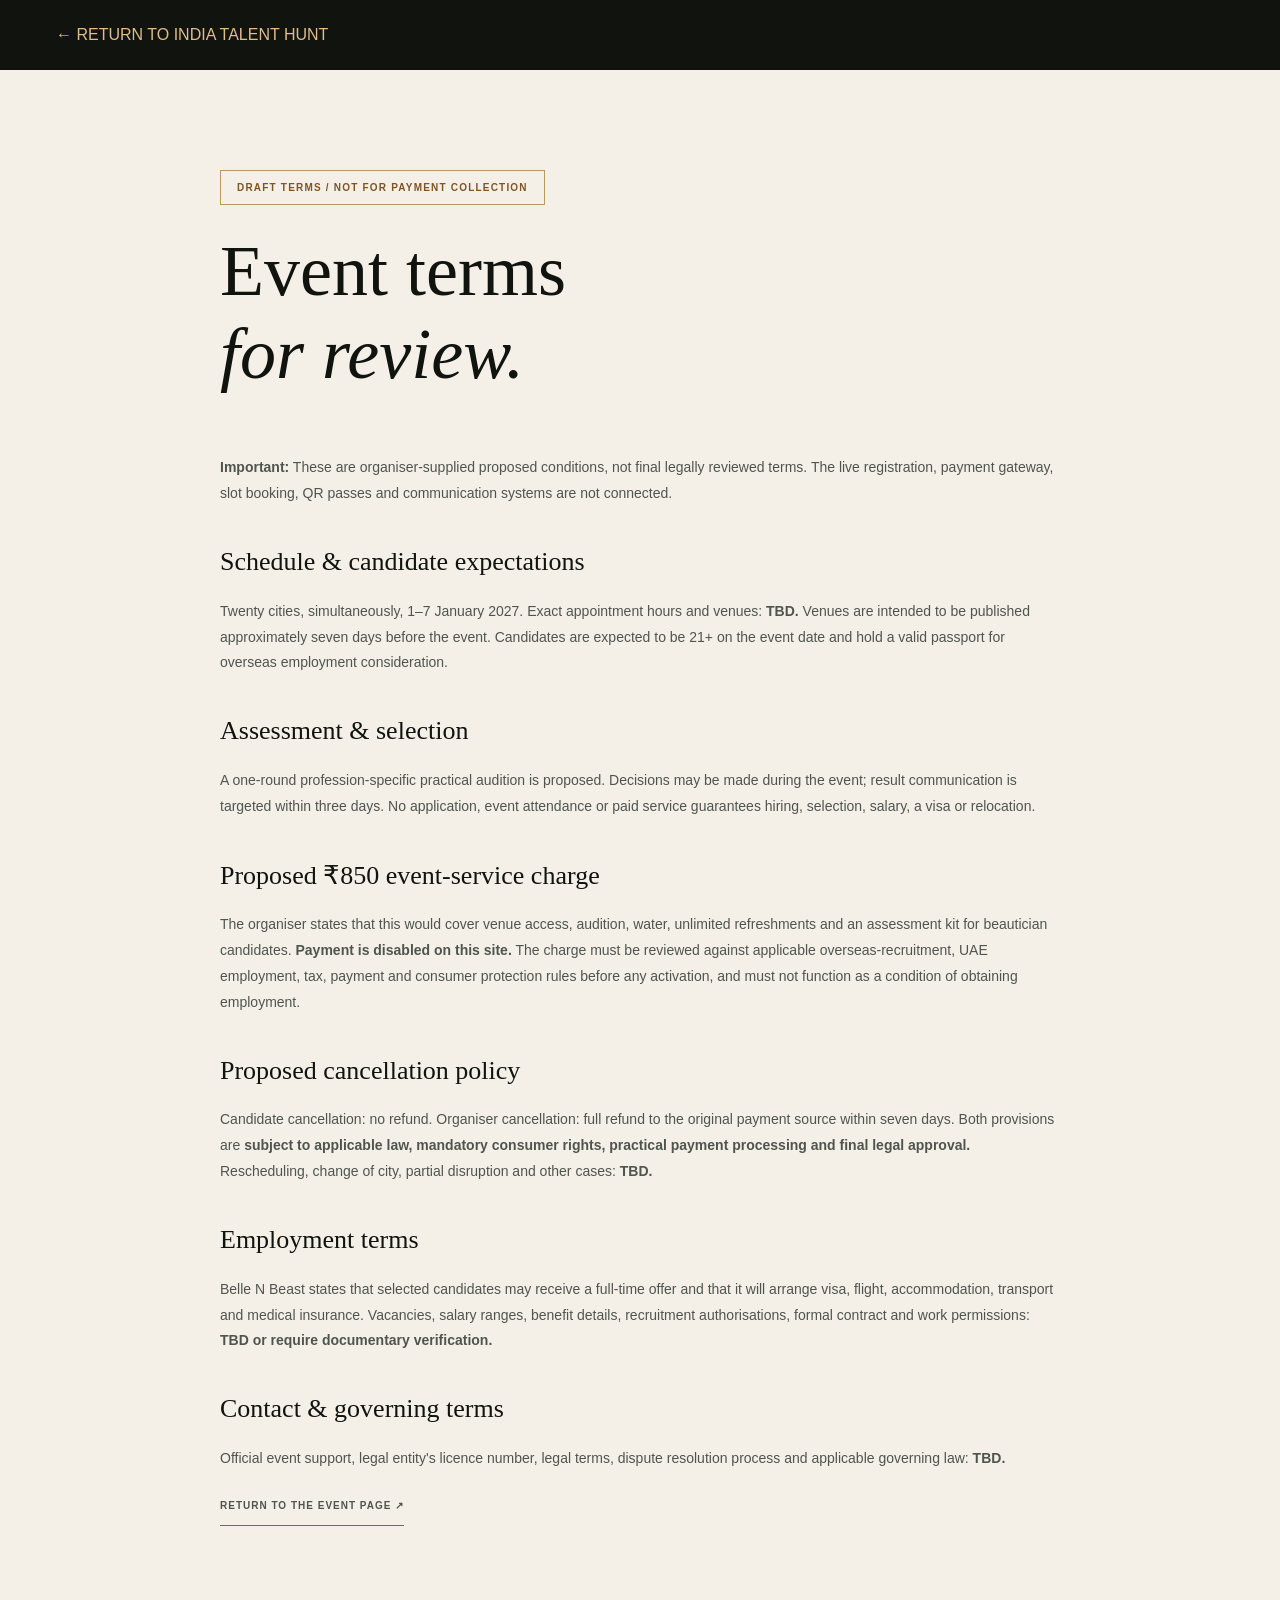
==== terms.html @ 17e15fa3 "data push" ====
<!doctype html><html lang="en"><head><meta charset="utf-8"><meta name="viewport" content="width=device-width,initial-scale=1"><meta name="theme-color" content="#11130f"><title>Draft Event Terms — Belle N Beast India Talent Hunt</title><link rel="stylesheet" href="styles.css"><style>.legal-page{min-height:80vh;padding:100px 0;background:#f4f0e8}.legal-page article{max-width:840px}.legal-page h1{font:500 clamp(42px,6vw,72px) 'Playfair Display',serif;line-height:1.15}.legal-page h2{font:500 26px 'Playfair Display',serif;margin-top:40px}.legal-page p,.legal-page li{font-size:14px;line-height:1.85;color:#4f554d}.draft-pill{font-size:10px;font-weight:700;letter-spacing:.12em;color:#805423;border:1px solid #b89a61;padding:11px 16px;display:inline-block;margin-bottom:25px}.legal-top{background:#11130f;padding:26px 0;color:#fff}.legal-top a{color:#dfbd8b}</style></head><body><div class="legal-top"><div class="wrap"><a href="index.html">← RETURN TO INDIA TALENT HUNT</a></div></div><main class="legal-page"><article class="wrap"><div class="draft-pill">DRAFT TERMS / NOT FOR PAYMENT COLLECTION</div><h1>Event terms<br><em>for review.</em></h1><p><strong>Important:</strong> These are organiser-supplied proposed conditions, not final legally reviewed terms. The live registration, payment gateway, slot booking, QR passes and communication systems are not connected.</p><h2>Schedule & candidate expectations</h2><p>Twenty cities, simultaneously, 1–7 January 2027. Exact appointment hours and venues: <strong>TBD.</strong> Venues are intended to be published approximately seven days before the event. Candidates are expected to be 21+ on the event date and hold a valid passport for overseas employment consideration.</p><h2>Assessment & selection</h2><p>A one-round profession-specific practical audition is proposed. Decisions may be made during the event; result communication is targeted within three days. No application, event attendance or paid service guarantees hiring, selection, salary, a visa or relocation.</p><h2>Proposed ₹850 event-service charge</h2><p>The organiser states that this would cover venue access, audition, water, unlimited refreshments and an assessment kit for beautician candidates. <strong>Payment is disabled on this site.</strong> The charge must be reviewed against applicable overseas-recruitment, UAE employment, tax, payment and consumer protection rules before any activation, and must not function as a condition of obtaining employment.</p><h2>Proposed cancellation policy</h2><p>Candidate cancellation: no refund. Organiser cancellation: full refund to the original payment source within seven days. Both provisions are <strong>subject to applicable law, mandatory consumer rights, practical payment processing and final legal approval.</strong> Rescheduling, change of city, partial disruption and other cases: <strong>TBD.</strong></p><h2>Employment terms</h2><p>Belle N Beast states that selected candidates may receive a full-time offer and that it will arrange visa, flight, accommodation, transport and medical insurance. Vacancies, salary ranges, benefit details, recruitment authorisations, formal contract and work permissions: <strong>TBD or require documentary verification.</strong></p><h2>Contact & governing terms</h2><p>Official event support, legal entity's licence number, legal terms, dispute resolution process and applicable governing law: <strong>TBD.</strong></p><p><a href="index.html" class="inline-arrow">RETURN TO THE EVENT PAGE ↗</a></p></article></main></body></html>
---- styles.css ----
:root{--ink:#11130f;--ink2:#1d211b;--cream:#f4f0e8;--paper:#ebe5da;--bone:#fffaf0;--gold:#cfb487;--gold2:#b79664;--olive:#535747;--muted:#696a64;--line:rgba(23,27,23,.15);--lightline:rgba(255,255,255,.18);--serif:"Playfair Display",Georgia,serif;--sans:"DM Sans",Arial,sans-serif;--display:"Manrope",Arial,sans-serif;--wrap:1360px}
*,*::before,*::after{box-sizing:border-box}html{scroll-behavior:smooth;scroll-padding-top:100px}body{margin:0;background:var(--cream);color:var(--ink);font-family:var(--sans);-webkit-font-smoothing:antialiased}body.nav-open{overflow:hidden}button,input,select,textarea{font:inherit}button{cursor:pointer}a{color:inherit;text-decoration:none}a,button,input,select,textarea{outline-offset:4px}a:focus-visible,button:focus-visible,input:focus-visible,select:focus-visible,textarea:focus-visible,summary:focus-visible{outline:2px solid var(--gold2)}input,textarea,select{min-width:0}h1,h2,h3,h4,p{margin-top:0}h2,h3{font-weight:500}button:disabled{cursor:not-allowed;opacity:.55}.wrap{max-width:var(--wrap);width:calc(100% - 112px);margin:0 auto}.skip-link{position:fixed;z-index:9999;left:12px;top:-80px;background:var(--gold);padding:12px 16px;color:#111}.skip-link:focus{top:12px}.top-strip{background:#090c09;color:#f2e8d4;font-family:var(--display);font-weight:700;font-size:9px;letter-spacing:.17em}.strip-inner{height:39px;display:flex;align-items:center;justify-content:space-between;gap:16px}.strip-inner>a{color:#bba37a}.strip-inner>a:hover{color:white}.live-dot{display:inline-block;width:6px;height:6px;box-shadow:0 0 0 3px rgba(207,180,135,.14);margin-right:10px;border-radius:50%;background:var(--gold)}.site-header{background:#131510;color:white;position:relative;z-index:100;border-bottom:1px solid rgba(255,255,255,.10)}.header-inner{min-height:83px;display:flex;align-items:center;justify-content:space-between;gap:25px}.logo{display:flex;flex-direction:column;align-items:flex-start;gap:4px;flex:none}.logo-main{font-size:23px;letter-spacing:.16em;white-space:nowrap;font-family:var(--serif);font-weight:600}.logo-main i{font-size:19px;color:var(--gold);font-weight:400}.logo-small{color:#a9a79b;font-family:var(--display);font-weight:700;letter-spacing:.18em;font-size:7px}.main-nav{display:flex;gap:26px;align-items:center;margin-left:auto}.main-nav a{color:#d7d6cf;font-size:11px;transition:color .2s}.main-nav a:hover{color:var(--gold)}.header-cta{padding:15px 21px;border:1px solid var(--gold);color:#f2ddae;font:700 10px var(--display);letter-spacing:.07em;white-space:nowrap;display:flex;align-items:center;gap:20px;transition:background .2s,color .2s}.header-cta:hover{background:var(--gold);color:#161710}.menu-toggle{display:none;border:0;background:transparent;width:45px;height:45px;align-items:center;justify-content:center;flex-direction:column;gap:6px;padding:0}.menu-toggle span{width:24px;height:1px;background:#fff}.hero{background:#121511;color:var(--bone);position:relative;overflow:hidden}.hero::before{content:"";position:absolute;inset:0;background:radial-gradient(ellipse at 5% 40%,rgba(116,110,78,.09),transparent 42%);pointer-events:none}.hero-orb{position:absolute;width:700px;height:700px;left:-450px;top:-210px;border:1px solid rgba(192,170,132,.08);border-radius:50%}.hero-grid{display:grid;grid-template-columns:53% 47%;min-height:745px;position:relative;z-index:1}.hero-content{padding:87px 60px 70px 0;display:flex;flex-direction:column;align-items:flex-start;position:relative;z-index:2}.eyebrow{font-family:var(--display);font-weight:700;font-size:10px;letter-spacing:.19em;text-transform:uppercase;display:flex;align-items:center;gap:13px}.eyebrow-light{color:#d1be97}.eyebrow-dark{color:#756347}.eyebrow-rule{width:33px;height:1px;background:var(--gold)}.eyebrow-index{color:#7e7e71}.hero h1{font-family:var(--display);font-size:clamp(66px,6.35vw,105px);font-weight:700;line-height:.98;letter-spacing:-.065em;margin:48px 0 34px;white-space:nowrap}.hero h1 em{font-family:var(--serif);font-weight:400;letter-spacing:-.055em;color:var(--gold);font-style:italic}.hero-copy{font-size:14px;line-height:1.95;max-width:515px;color:#c6c9c0;margin-bottom:30px}.hero-actions{display:flex;align-items:center;gap:32px;flex-wrap:wrap}.btn{display:inline-flex;justify-content:space-between;align-items:center;gap:25px;border:1px solid transparent;padding:19px 25px;min-height:57px;font:800 10px var(--display);letter-spacing:.105em;text-align:left;text-transform:uppercase;transition:transform .2s,background .2s,color .2s,border-color .2s;white-space:nowrap}.btn:hover{transform:translateY(-2px)}.btn span{font-size:19px;font-weight:400;line-height:1}.btn-gold{background:var(--gold);color:#1a1b16}.btn-gold:hover{background:#e6c99a}.btn-dark{background:#161915;color:white}.btn-dark:hover{background:#444c3d}.btn-outline{border-color:var(--gold);color:var(--gold);background:transparent}.btn-outline:hover{background:var(--gold);color:#111}.text-cta{font:700 10px var(--display);color:#e9e0d1;letter-spacing:.07em;border-bottom:1px solid rgba(255,255,255,.45);padding-bottom:8px;display:flex;gap:22px;align-items:center}.text-cta:hover{color:var(--gold)}.hero-meta{display:flex;width:100%;border-top:1px solid var(--lightline);margin-top:auto;padding-top:26px;gap:30px}.hero-meta>div{display:flex;gap:12px;align-items:center;min-width:0}.hero-meta>div+div{border-left:1px solid var(--lightline);padding-left:24px}.hero-meta b{font-family:var(--serif);font-size:39px;color:#e3d2b3;font-weight:400}.hero-meta span{font:700 8px/1.65 var(--display);letter-spacing:.105em;color:#a4a89f}.hero-disclaimer{color:#9a9c91;font-size:10px;line-height:1.7;margin:15px 0 0;max-width:480px}.hero-art{position:relative;min-height:670px;padding:16px 24px 42px 0;align-self:stretch}.hero-photography{height:100%;min-height:662px;position:relative;background-color:#292f2a;background-image:linear-gradient(180deg,rgba(15,18,13,.06) 26%,rgba(10,12,11,.55) 100%),url('https://images.unsplash.com/photo-1738247999456-97df5721f8cc?auto=format&fit=crop&w=1150&q=85'),url('assets/editorial-hero.svg');background-size:cover,cover,cover;background-position:center,48% center,center;overflow:hidden}.hero-photography::before{content:"";position:absolute;left:0;top:0;width:100%;height:100%;border:1px solid rgba(255,255,255,.15);pointer-events:none}.hero-photography::after{content:"";position:absolute;inset:16px;border:1px solid rgba(247,237,211,.26);pointer-events:none}.hero-art-badge{position:absolute;bottom:42px;left:39px;color:#fff;display:flex;flex-direction:column;gap:3px}.hero-art-badge span{font:700 10px var(--display);letter-spacing:.25em}.hero-art-badge strong{font-family:var(--serif);font-weight:400;font-size:36px;letter-spacing:.16em}.hero-vertical{position:absolute;right:0;top:68px;writing-mode:vertical-rl;font:700 8px var(--display);letter-spacing:.2em;color:#c4b08d}.hero-corner{position:absolute;bottom:20px;right:26px;font:700 10px var(--display);letter-spacing:.1em;color:#b0ac9d}.hero-corner span{color:var(--gold);margin:0 7px}.hero-scroll{border-top:1px solid var(--lightline);color:#aaafa3;font:700 9px var(--display);letter-spacing:.19em}.hero-scroll .wrap{min-height:52px;display:flex;justify-content:space-between;align-items:center}.hero-scroll span span{font-size:15px;margin-left:9px;color:#cbb894}.ticker{background:var(--gold);overflow:hidden;padding:17px 0;white-space:nowrap;color:#191c16}.ticker-track{display:flex;width:max-content;gap:38px;align-items:center;animation:marquee 37s linear infinite}.ticker-track span{font:800 13px var(--display);letter-spacing:.19em}.ticker-track i{font-size:21px;font-style:normal;color:#fff1d6}@keyframes marquee{to{transform:translateX(-50%)}}
.section-light{background:var(--cream)}.section-cream{background:#e8e2d6}.intro{padding:114px 0 121px}.intro-grid{display:grid;grid-template-columns:17% 51% 32%;gap:0}.section-number{padding-top:8px;font:800 10px var(--display);color:#8c7758;letter-spacing:.12em}.display-heading{font-family:var(--display);font-size:clamp(44px,4.7vw,72px);font-weight:600;letter-spacing:-.07em;line-height:1.1;margin:20px 0 0}.display-heading em{font-family:var(--serif);font-weight:400;letter-spacing:-.06em;color:#a78c62}.intro-side{padding:45px 0 0 42px;line-height:1.9;font-size:14px;color:#444941}.intro-side p{margin-bottom:20px}.small-copy{font-size:12px;color:#757469;line-height:1.8}.inline-arrow{font:800 10px var(--display);letter-spacing:.1em;display:inline-flex;gap:35px;padding:14px 0;border-bottom:1px solid #7c6a4c}.inline-arrow:hover{color:#a48a5f}.disciplines{padding:110px 0 122px}.section-heading{display:flex;justify-content:space-between;align-items:end;gap:50px;margin-bottom:47px}.section-heading>p{max-width:350px;color:#686a61;font-size:14px;line-height:1.85;margin:0 10px 4px 0}.category-grid{display:grid;grid-template-columns:repeat(4,minmax(0,1fr));gap:19px}.category-card{background:#f5f2eb;transition:transform .25s,box-shadow .25s;min-width:0}.category-card:hover{transform:translateY(-5px);box-shadow:0 18px 40px #1b211522}.category-image{height:355px;position:relative;overflow:hidden;background-color:#393c34;background-size:cover,cover,cover;background-position:center,center,center}.category-image::after{content:"";position:absolute;inset:0;background:linear-gradient(180deg,rgba(8,11,8,.05),transparent 50%,rgba(8,11,8,.65))}.models-art{background-image:linear-gradient(120deg,rgba(51,33,19,.13),rgba(0,0,0,.18)),url('https://images.unsplash.com/photo-1534528741775-53994a69daeb?auto=format&fit=crop&w=800&q=78'),url('assets/editorial-card.svg')}.designers-art{background-image:linear-gradient(120deg,rgba(44,29,12,.09),rgba(0,0,0,.16)),url('https://images.unsplash.com/photo-1558769132-cb1aea458c5e?auto=format&fit=crop&w=800&q=78'),url('assets/editorial-card.svg')}.creators-art{background-image:linear-gradient(120deg,rgba(44,29,12,.09),rgba(0,0,0,.16)),url('https://images.unsplash.com/photo-1452587925148-ce544e77e70d?auto=format&fit=crop&w=800&q=78'),url('assets/editorial-card.svg')}.beauty-art{background-image:linear-gradient(120deg,rgba(44,29,12,.09),rgba(0,0,0,.16)),url('https://images.unsplash.com/photo-1522335789203-aabd1fc54bc9?auto=format&fit=crop&w=800&q=78'),url('assets/editorial-card.svg')}.category-number{position:absolute;z-index:1;top:19px;left:22px;color:white;font:500 12px var(--display);letter-spacing:.14em}.category-imglabel{position:absolute;z-index:1;bottom:20px;left:20px;color:#e6dfd3;font:700 9px var(--display);letter-spacing:.11em}.category-details{padding:24px 23px 22px}.category-kicker{font:800 9px var(--display);letter-spacing:.13em;color:#aa8d5a}.category-details h3{font:500 30px/1.15 var(--serif);margin:9px 0 12px;min-height:69px;letter-spacing:-.035em}.category-details p{font-size:12px;line-height:1.8;color:#5d6158;min-height:66px;margin-bottom:25px}.category-action{font:800 10px var(--display);letter-spacing:.04em;background:none;color:#35382e;border:0;border-top:1px solid #c9c2b5;width:100%;padding:16px 0 0;display:flex;align-items:center;justify-content:space-between;text-align:left}.category-action:hover{color:#aa8654}.category-action span{font-size:18px;font-weight:400}.opportunity{display:grid;grid-template-columns:48% 52%;background:#191e19;color:white;min-height:630px}.opportunity-photo{background-color:#44483a;background-image:linear-gradient(0deg,rgba(13,20,16,.55),transparent 55%),url('https://images.unsplash.com/photo-1529139574466-a303027c1d8b?auto=format&fit=crop&w=1200&q=82'),url('assets/editorial-hero.svg');background-size:cover;background-position:center,center,center;position:relative}.opportunity-photo>span{position:absolute;bottom:28px;left:42px;font:800 10px var(--display);color:#e6decf;letter-spacing:.17em}.opportunity-copy{padding:88px clamp(42px,7vw,112px) 86px clamp(45px,7vw,110px)}.opportunity-copy .display-heading{margin-bottom:29px}.opportunity-copy .display-heading em{color:var(--gold)}.opportunity-copy>p{font-size:14px;line-height:1.95;color:#ced0c8;max-width:550px}.benefit-grid{display:grid;grid-template-columns:repeat(3,1fr);gap:15px;margin:33px 0}.benefit-grid>div{padding:20px 12px 15px 0;border-top:1px solid var(--lightline)}.benefit-icon{display:block;font-family:var(--serif);font-size:26px;color:var(--gold);margin-bottom:12px}.benefit-grid strong{display:block;font-size:12px;font-weight:600;margin-bottom:8px}.benefit-grid small{display:block;color:#aeb3a9;line-height:1.6;font-size:10px}.opportunity-copy .legal-small{font-size:10px;margin:15px 0 0;color:#9ca197}.journey{padding:123px 0 129px}.journey-grid{display:grid;grid-template-columns:minmax(0,45fr) minmax(0,55fr);gap:65px}.journey-heading{max-width:460px}.journey-heading>p{color:#62685d;max-width:390px;line-height:1.9;font-size:14px;margin:28px 0 25px}.steps{padding-right:55px}.step{border-top:1px solid #cac4b8;padding:25px 0 29px;display:grid;grid-template-columns:67px 1fr;align-items:start;gap:17px}.step:last-child{border-bottom:1px solid #cac4b8}.step>span{color:#af8f5c;font:700 12px var(--display)}.step h3{font:500 23px var(--serif);margin:0 0 9px}.step p{font-size:13px;line-height:1.8;color:#666b62;max-width:450px;margin:0}.cities-section{padding:115px 0 122px}.cities-heading{align-items:end}.city-date-block{display:flex;flex-direction:column;gap:12px;align-items:flex-start;background:#d8d0c0;padding:26px 34px;border-left:2px solid #ae8c56}.city-date-block>span{font:800 10px var(--display);letter-spacing:.15em;color:#675f4e}.city-date-block strong{font:700 35px var(--display);letter-spacing:-.045em;white-space:nowrap}.city-date-block strong em{font-family:var(--serif);font-weight:400;color:#8f7245}.city-date-block small{font-size:11px;color:#666253;max-width:270px;line-height:1.6}.city-tools{display:flex;align-items:center;justify-content:space-between;gap:20px;border-bottom:1px solid #c6beb1;padding:0 0 17px}.city-tools>span{font:800 10px var(--display);letter-spacing:.13em;color:#7c6b55}.search-wrap{display:flex;gap:12px;align-items:center;max-width:480px;width:100%;color:#756d5f}.search-wrap input{border:0;background:transparent;padding:14px 2px;font-size:14px;color:#242822;width:100%;outline:none}.search-wrap input:focus{box-shadow:0 1px 0 #b89962}.search-wrap input::placeholder{color:#868175}.city-grid{display:grid;grid-template-columns:repeat(4,minmax(0,1fr));border-left:1px solid #c4bdaf;border-top:0}.city-tile{border:0;border-right:1px solid #c4bdaf;border-bottom:1px solid #c4bdaf;background:transparent;text-align:left;padding:24px 21px 22px;min-height:130px;display:flex;flex-direction:column;transition:background .2s}.city-tile:hover,.city-tile:focus-visible{background:#f5f1e8}.city-tile>span{font:700 10px var(--display);color:#ae956d;letter-spacing:.12em}.city-tile strong{font:500 23px var(--serif);margin:13px 0 6px;line-height:1.12}.city-tile small{font-size:10px;color:#706c60}.city-empty{padding:55px 10px;grid-column:1/-1;font-size:14px;color:#666}.city-bottom{margin-top:38px;display:flex;justify-content:space-between;align-items:center;gap:30px}.city-bottom>div{max-width:570px}.city-bottom strong{font:800 11px var(--display);letter-spacing:.12em}.city-bottom p{font-size:12px;color:#68695f;line-height:1.8;margin:9px 0 0}.event-essentials{padding:120px 0 125px}.essentials-grid{display:grid;grid-template-columns:minmax(0,43fr) minmax(0,57fr);gap:55px}.essentials-grid>div:first-child>p{max-width:350px;margin-top:30px;line-height:1.8;color:#67675e;font-size:14px}.essentials-right{padding-right:55px}.essentials-row{border-top:1px solid #cdc7bc;padding:23px 0 22px}.essentials-row:last-child{border-bottom:1px solid #cdc7bc}.essentials-row span{font:800 10px var(--display);letter-spacing:.1em;color:#977b53}.essentials-row strong{display:block;font:500 23px/1.3 var(--serif);margin:14px 0 9px}.essentials-row p{font-size:12px;color:#686b61;line-height:1.85;margin:0}.application{padding:125px 0 136px;background:radial-gradient(circle at 12% 15%,#282e24,transparent 42%),#141814;color:#f7f2e9}.application-layout{display:grid;grid-template-columns:minmax(0,42fr) minmax(0,58fr);gap:35px}.application-intro{padding:20px 45px 0 0;position:relative}.application-intro .display-heading{font-size:clamp(47px,4.8vw,68px);margin-bottom:24px}.application-intro .display-heading em{color:var(--gold)}.application-intro>p{max-width:395px;color:#c5c7bd;line-height:1.95;font-size:14px}.form-demo-alert{border:1px solid rgba(205,181,139,.4);background:#27291f;padding:23px 24px;max-width:410px;margin-top:35px}.form-demo-alert strong{font:800 10px var(--display);color:var(--gold);letter-spacing:.12em}.form-demo-alert p{font-size:12px;color:#c5c5b8;line-height:1.85;margin:11px 0 0}.registration-facts{display:grid;grid-template-columns:1fr 1fr;gap:25px;max-width:440px;margin-top:44px}.registration-facts>div{padding-top:20px;border-top:1px solid var(--lightline)}.registration-facts b{display:block;font-size:15px;margin-bottom:8px;color:#f0ebdf}.registration-facts span{color:#b19c7e;font:700 9px var(--display);letter-spacing:.11em}.form-panel{background:#f3eee4;color:#181b17;min-width:0;align-self:start;box-shadow:0 25px 90px rgba(0,0,0,.18)}.form-panel-top{height:58px;display:flex;align-items:center;justify-content:space-between;padding:0 39px;font:800 9px var(--display);letter-spacing:.12em;color:#6f695c}.form-progress{height:3px;background:#d7cfc0}.form-progress span{display:block;background:#a38557;height:100%;width:25%;transition:width .3s}.form-stage{padding:40px 39px 25px}.form-stage[hidden]{display:none!important}.form-serial{font:800 10px var(--display);color:#a48c64;letter-spacing:.13em}.form-stage h3,.preview-success h3{font:500 40px/1.18 var(--serif);letter-spacing:-.045em;margin:14px 0}.form-stage h3 em,.preview-success h3 em{color:#a38a5d}.stage-subtitle{font-size:12px;line-height:1.8;color:#73766d;margin-bottom:28px}.fields{display:grid;grid-template-columns:1fr 1fr;gap:19px 15px;margin-top:17px}.field{display:flex;flex-direction:column;align-items:stretch;gap:9px;font:700 11px var(--sans);color:#363b34}.field.full{grid-column:1/-1}.field sup{color:#a6814b;font-size:13px;vertical-align:top}.field input,.field select,.field textarea{width:100%;min-height:49px;border:1px solid #d2cabc;border-radius:0;background:#fffdf8;color:#242822;padding:13px 13px;font:400 13px var(--sans);transition:border .2s,background .2s}.field textarea{resize:vertical;min-height:94px}.field input:focus,.field select:focus,.field textarea:focus{outline:0;border-color:#a18355;box-shadow:0 0 0 1px #a18355}.field input::placeholder,.field textarea::placeholder{color:#a19e94}.field input.invalid,.field select.invalid,.field textarea.invalid{border-color:#ad513e;background:#fff4ef}.field small{font-weight:400;font-size:10px;color:#77796e;line-height:1.6}.optional{font-size:10px;font-weight:400;color:#8a877e}.conditional-fields:empty{display:none}.form-actions{margin-top:32px;border-top:1px solid #d3ccbe;padding-top:22px;display:flex;align-items:center;justify-content:space-between;gap:14px}.form-actions>span{font-size:10px;color:#818176}.form-actions .btn{min-height:48px;padding:14px 20px;font-size:10px}.back-link{border:0;background:transparent;color:#626860;font:800 10px var(--display);letter-spacing:.08em;padding:12px 0}.back-link:hover{color:#a18558}.form-error{margin-top:15px;display:none;font:600 12px/1.6 var(--sans);color:#a23e2c;background:#fbdfd7;padding:13px 15px}.form-error:not(:empty){display:block}.notice-inline{display:flex;flex-direction:column;gap:6px;border-left:2px solid #af905d;background:#e8dfce;padding:16px 18px;margin:4px 0 24px}.notice-inline strong{font:800 10px var(--display);letter-spacing:.08em}.notice-inline span{font-size:11px;color:#5b6158;line-height:1.6}.file-feedback{font-size:11px;line-height:1.6;color:#575e52;font-weight:400}.review-box{border:1px solid #d9d0c1;background:#fffcf5;margin:24px 0 20px}.review-row{display:grid;grid-template-columns:40% 60%;gap:12px;border-bottom:1px solid #e8e1d7;padding:13px 18px;font-size:12px;line-height:1.5;overflow-wrap:anywhere}.review-row:last-child{border:0}.review-row span{color:#77796e}.review-row strong{font-weight:700;color:#252a24}.fee-preview{background:#e2d9c8;padding:23px}.fee-top{display:flex;justify-content:space-between;align-items:center;gap:12px}.fee-top>div>span{display:block;font:800 9px var(--display);letter-spacing:.09em;color:#6c634f}.fee-top strong{font:600 35px var(--serif);line-height:1.2}.not-active{font:800 8px var(--display);color:#a14233;border:1px solid #bb7063;padding:9px 10px;text-align:center;letter-spacing:.05em}.fee-preview p{font-size:11px;color:#54584e;line-height:1.75;margin:12px 0 0}.consent-options{margin-top:23px;display:grid;gap:15px}.check{display:flex;align-items:flex-start;gap:12px;font-size:11px;line-height:1.7;color:#51564d;cursor:pointer}.check input{accent-color:#97764a;flex:0 0 auto;margin:3px 0 0}.check a{text-decoration:underline;text-underline-offset:3px}.form-panel-footer{background:#e7dece;text-align:center;padding:15px 9px;font:800 9px var(--display);color:#857960;letter-spacing:.06em}.form-panel-footer span{margin:0 12px}.preview-success{padding:45px 40px 50px}.preview-success[hidden]{display:none}.success-icon{font:400 28px var(--serif);width:55px;height:55px;display:grid;place-items:center;background:#dde4d8;border-radius:100%;color:#3b6848;margin-bottom:24px}.preview-success>span{font:800 10px var(--display);color:#947a55;letter-spacing:.14em}.preview-success>p{font-size:13px;line-height:1.85;color:#686c64}.preview-success .btn{margin-top:22px}.faq{padding:116px 0 129px}.faq-layout{display:grid;grid-template-columns:minmax(0,42fr) minmax(0,58fr);gap:55px}.faq-layout>div:first-child>p{color:#62675d;font-size:14px;margin-top:26px}.faq-list{padding-right:50px}.faq-list details{border-top:1px solid #c6beaf}.faq-list details:last-child{border-bottom:1px solid #c6beaf}.faq-list summary{list-style:none;cursor:pointer;font:500 20px/1.4 var(--serif);padding:23px 0;display:flex;justify-content:space-between;gap:20px}.faq-list summary::-webkit-details-marker{display:none}.faq-list summary span{font:400 25px var(--sans);color:#997c51;transition:transform .25s}.faq-list details[open] summary span{transform:rotate(45deg)}.faq-list details p{font-size:13px;line-height:1.9;color:#5e6659;max-width:650px;padding:0 25px 25px 0;margin:0}.closing-cta{padding:105px 0 86px;background:linear-gradient(140deg,rgba(18,23,19,.85),rgba(17,20,16,.95)),url('assets/editorial-hero.svg');background-size:cover;color:#faf4e7;text-align:center}.closing-inner{display:flex;flex-direction:column;align-items:center}.closing-inner h2{font:700 clamp(37px,5.6vw,75px)/1.15 var(--display);letter-spacing:-.07em;margin:32px 0}.closing-inner h2 em{font:400 .95em var(--serif);color:var(--gold)}.closing-line{border-top:1px solid var(--lightline);padding-top:35px;width:100%;margin-top:74px;font:700 10px var(--display);color:#c4c2b6;letter-spacing:.13em}.closing-line span{padding:0 25px;color:#bd9f70}.footer{background:#0e110e;color:#f5f0e5;padding:65px 0 25px}.footer-top{display:grid;grid-template-columns:2fr 1fr 1fr 1.5fr;gap:45px;padding-bottom:75px}.footer-logo{font:500 31px var(--serif);letter-spacing:.08em;white-space:nowrap}.footer-logo i{color:var(--gold)}.footer-top>div:first-child>p{color:#a8aca3;font-size:12px;margin-top:17px}.footer-top>div:not(:first-child){display:flex;flex-direction:column;gap:13px}.footer-top strong{font:800 9px var(--display);letter-spacing:.15em;color:var(--gold);margin-bottom:8px}.footer-top a,.footer-top p{font-size:12px;color:#aeb3a8;line-height:1.8;margin:0}.footer-top a:hover{color:#f5f0e5}.footer-top b{font-weight:700;color:#eee}.footer-bottom{border-top:1px solid var(--lightline);padding-top:25px;display:flex;justify-content:space-between;gap:20px;align-items:center;color:#888f84;font:700 9px var(--display);letter-spacing:.08em}.footer-bottom a{color:#d0ba92}.sticky-mobile{display:none}
@media(max-width:1200px){.wrap{width:calc(100% - 70px)}.main-nav{gap:16px}.main-nav a{font-size:10px}.hero-grid{grid-template-columns:54% 46%}.hero-content{padding-right:36px}.hero h1{font-size:clamp(54px,6.5vw,80px)}.hero-meta{gap:15px}.hero-meta>div+div{padding-left:14px}.hero-meta span{font-size:7px}.category-image{height:310px}.category-details{padding:19px}.category-details h3{font-size:26px}.opportunity-copy{padding-left:55px;padding-right:45px}.journey-grid{gap:34px}.essentials-grid,.faq-layout{gap:30px}.faq-list,.essentials-right{padding-right:0}}
@media(max-width:990px){.header-cta{margin-left:auto}.menu-toggle{display:flex}.main-nav{display:none;position:absolute;top:100%;left:0;right:0;background:#161913;padding:23px 35px 30px;border-top:1px solid var(--lightline);box-shadow:0 25px 40px #0008;flex-direction:column;align-items:stretch;gap:0}.main-nav.open{display:flex}.main-nav a{padding:15px 4px;border-bottom:1px solid var(--lightline);font-size:14px}.hero-grid{grid-template-columns:1.05fr .95fr;min-height:680px}.hero-art,.hero-photography{min-height:610px}.hero h1{font-size:clamp(48px,7.1vw,75px)}.hero-copy{font-size:12px;line-height:1.85}.hero-meta b{font-size:31px}.hero-meta>div{gap:7px}.hero-meta>div+div{padding-left:10px}.hero-meta span{font-size:7px}.intro-grid{grid-template-columns:20% 80%;row-gap:20px}.intro-side{grid-column:2;padding:0;max-width:540px}.category-grid{grid-template-columns:repeat(2,minmax(0,1fr))}.category-image{height:390px}.category-details h3,.category-details p{min-height:auto}.opportunity{grid-template-columns:46% 54%}.benefit-grid{grid-template-columns:1fr;gap:0}.benefit-grid>div{padding:13px 0}.benefit-grid .benefit-icon{display:none}.application-layout{grid-template-columns:1fr;gap:45px}.application-intro{padding:0;display:grid;grid-template-columns:1fr 1fr;gap:0 30px}.application-intro>.eyebrow,.application-intro>.display-heading,.application-intro>p{grid-column:1}.form-demo-alert{grid-column:2;grid-row:2/4;margin:20px 0 0}.registration-facts{grid-column:1/-1;display:flex;justify-content:space-between;gap:20px;max-width:none;margin-top:24px}.registration-facts>div{flex:1}.form-panel{max-width:800px;width:100%;margin:0 auto}.city-grid{grid-template-columns:repeat(3,1fr)}.essentials-grid{grid-template-columns:1fr 1.4fr}.faq-layout{grid-template-columns:1fr 1.5fr}.footer-top{grid-template-columns:1fr 1fr;row-gap:30px}.footer-top>div:first-child{grid-column:1/-1}}
@media(max-width:690px){html{scroll-padding-top:70px}.wrap{width:calc(100% - 38px)}.top-strip{font-size:8px}.strip-inner{height:32px}.strip-inner>a{display:none}.strip-date{font-size:8px;letter-spacing:.07em}.header-inner{min-height:69px}.logo-main{font-size:19px}.logo-small{font-size:6px}.header-cta{display:none}.main-nav{padding:16px 21px 25px}.hero-grid{display:flex;flex-direction:column;min-height:0}.hero-content{padding:57px 0 34px;order:1}.hero-content .eyebrow{font-size:9px}.eyebrow-index{display:none}.hero h1{font-size:clamp(49px,12.2vw,72px);margin:27px 0 24px;line-height:1;letter-spacing:-.068em}.hero-copy{font-size:13px;max-width:460px;line-height:1.85;margin-bottom:24px}.hero-actions{gap:22px}.btn{min-height:52px;padding:16px 19px}.hero-meta{padding-top:22px;margin-top:37px;gap:10px}.hero-meta b{font-size:30px}.hero-meta span{font-size:6.5px}.hero-meta>div{gap:6px}.hero-meta>div+div{padding-left:9px}.hero-disclaimer{font-size:10px}.hero-art{order:2;padding:0 18px 23px 0;min-height:470px;height:470px}.hero-photography{min-height:0;height:100%;background-position:center,50% 30%,center}.hero-art-badge{left:32px;bottom:32px}.hero-art-badge strong{font-size:28px}.hero-vertical{font-size:7px}.hero-scroll .wrap{min-height:43px}.hero-scroll .wrap>span:last-child{display:none}.ticker{padding:13px 0}.ticker-track{gap:22px}.ticker-track span{font-size:10px}.intro,.disciplines,.journey,.cities-section,.event-essentials,.faq{padding:75px 0 82px}.intro-grid{display:block}.section-number{margin-bottom:19px}.display-heading{font-size:clamp(43px,10.7vw,56px);line-height:1.13}.intro-side{padding:22px 0 0}.section-heading{display:block;margin-bottom:30px}.section-heading>p{margin:20px 0 0;font-size:13px}.category-grid{gap:13px;grid-template-columns:repeat(2,minmax(0,1fr))}.category-image{height:245px}.category-number{top:13px;left:12px;font-size:10px}.category-imglabel{left:12px;bottom:13px;font-size:7px}.category-details{padding:17px 13px 15px}.category-kicker{font-size:7px}.category-details h3{font-size:23px;margin:10px 0;min-height:55px}.category-details p{font-size:11px;line-height:1.65;margin-bottom:18px;min-height:105px}.category-action{font-size:8px;line-height:1.5}.opportunity{grid-template-columns:1fr}.opportunity-photo{min-height:370px}.opportunity-copy{padding:70px 20px 75px}.opportunity-copy .display-heading{font-size:53px}.benefit-grid{grid-template-columns:repeat(3,1fr);gap:11px;margin:31px 0}.benefit-grid>div{padding:16px 0}.benefit-icon{display:block!important;margin:0 0 9px;font-size:22px}.benefit-grid strong{font-size:11px}.benefit-grid small{font-size:9px}.journey-grid{display:block}.journey-heading{margin-bottom:32px}.steps{padding:0}.step{grid-template-columns:40px 1fr;gap:10px;padding:22px 0}.step h3{font-size:23px}.step p{font-size:12px}.cities-heading{margin-bottom:29px}.city-date-block{margin-top:27px}.city-date-block strong{font-size:31px}.city-grid{grid-template-columns:repeat(2,1fr)}.city-tile{min-height:116px;padding:18px 11px}.city-tile strong{font-size:21px}.city-tile small{font-size:9px}.city-bottom{align-items:flex-start;flex-direction:column}.essentials-grid{display:block}.essentials-right{margin-top:25px}.essentials-row strong{font-size:22px}.application{padding:79px 0 82px}.application-layout{display:block}.application-intro{display:block;padding:0}.application-intro .display-heading{font-size:53px}.form-demo-alert{margin:25px 0 0}.registration-facts{display:grid;grid-template-columns:1fr 1fr;gap:10px 20px;margin:25px 0 30px}.registration-facts b{font-size:12px}.registration-facts span{font-size:8px}.form-panel-top{padding:0 20px;height:51px;font-size:8px}.form-stage{padding:28px 20px 22px}.form-stage h3{font-size:37px}.fields{grid-template-columns:1fr;gap:17px}.field.full{grid-column:auto}.form-actions{flex-wrap:wrap}.form-actions .btn{margin-left:auto}.review-row{grid-template-columns:1fr;gap:4px}.fee-top{align-items:flex-start;gap:8px}.not-active{font-size:7px}.preview-success{padding:30px 20px}.faq-layout{display:block}.faq-list{margin-top:35px}.faq-list summary{font-size:19px}.closing-cta{padding:79px 0 48px}.closing-inner h2{font-size:clamp(34px,8vw,53px)}.closing-line{font-size:8px;margin-top:52px;line-height:2.3}.closing-line span{padding:0 7px}.footer{padding:55px 0 95px}.footer-top{grid-template-columns:1fr 1fr;gap:35px 19px;padding-bottom:35px}.footer-top>div:first-child{grid-column:1/-1}.footer-logo{font-size:26px}.footer-bottom{display:flex;flex-direction:column;align-items:flex-start;gap:12px;font-size:8px;line-height:1.7}.sticky-mobile{position:fixed;z-index:100;bottom:0;left:0;right:0;background:#121611;display:flex;align-items:center;justify-content:space-between;padding:10px 17px calc(10px + env(safe-area-inset-bottom));border-top:1px solid rgba(224,206,164,.35);box-shadow:0 -10px 30px #0004;color:#fff;gap:10px}.sticky-mobile b{display:block;font:800 10px var(--display);letter-spacing:.05em}.sticky-mobile small{display:block;font:700 9px var(--display);color:#b9ae91;margin-top:5px}.sticky-mobile a{display:inline-flex;gap:15px;align-items:center;background:var(--gold);color:#181c15;padding:13px 19px;font:800 10px var(--display);letter-spacing:.06em}}
@media(max-width:400px){.strip-date{display:none}.hero h1{font-size:48px}.hero-actions{align-items:flex-start;flex-direction:column}.hero-meta{gap:7px}.hero-meta b{font-size:24px}.hero-meta span{font-size:6px}.category-image{height:206px}.category-details h3{font-size:21px;min-height:53px}.category-details p{min-height:140px}.benefit-grid{grid-template-columns:1fr}.benefit-grid>div{border-top:1px solid var(--lightline);padding:12px 0}.benefit-grid small{font-size:11px}.registration-facts{grid-template-columns:1fr}}
@media(prefers-reduced-motion:reduce){html{scroll-behavior:auto}*,*::before,*::after{animation-duration:.01ms!important;transition-duration:.01ms!important}.ticker-track{animation:none}}

/* ============ Enquiry form — Belle N Beast India form design ============ */
.enq{--enq-black:#111111;--enq-ivory:#f8f5ef;--enq-gold:#c6a36b;--enq-gold-deep:#9b7a45;--enq-error:#a3321f;--enq-line:rgba(17,17,17,.12);--enq-ease:cubic-bezier(.22,1,.36,1);padding:116px 0 129px}
.enq-grid{display:grid;grid-template-columns:minmax(0,1fr) minmax(0,1.1fr);gap:clamp(48px,6vw,100px);align-items:start}
.enq-info{display:flex;flex-direction:column;align-items:flex-start}
.enq-info .display-heading{margin-bottom:22px}
.enq-lead{max-width:44ch;color:rgba(17,17,17,.7);font-size:15px;line-height:1.7;margin:0 0 30px}
.enq-i{width:18px;height:18px;fill:none;stroke:currentColor;stroke-width:1.6;stroke-linecap:round;stroke-linejoin:round;flex:none}
.enq-list{list-style:none;margin:0 0 34px;padding:0;width:100%;border-top:1px solid var(--enq-line)}
.enq-list li{display:flex;gap:18px;align-items:center;padding:18px 0;border-bottom:1px solid var(--enq-line)}
.enq-list .enq-i{color:var(--enq-gold-deep)}
.enq-list small{display:block;font:600 10px var(--sans);letter-spacing:.24em;text-transform:uppercase;color:rgba(17,17,17,.5);margin-bottom:3px}
.enq-list a{font-family:var(--serif);font-size:clamp(17px,1.8vw,22px);transition:color .3s;word-break:break-word}
.enq-list a:hover{color:var(--enq-gold-deep)}

.enq-card{background:#fff;padding:clamp(24px,4vw,52px);box-shadow:0 30px 80px -40px rgba(17,17,17,.35)}
.enq-form{color:var(--enq-black)}
.enq-hp{position:absolute!important;left:-9999px!important;width:1px;height:1px;opacity:0}
.enq-grid2{display:grid;grid-template-columns:1fr 1fr;gap:28px 24px}
.enq-field{position:relative;display:flex;flex-direction:column;gap:8px;min-width:0}
.enq-field.full{grid-column:1/-1}
.enq-field>label,.enq-label{font:600 11px var(--sans);letter-spacing:.16em;text-transform:uppercase;color:rgba(17,17,17,.7)}
.enq-req{color:var(--enq-gold-deep)}
.enq-opt{font-weight:400;letter-spacing:.04em;text-transform:none;color:rgba(17,17,17,.45)}
.enq-field input,.enq-field select,.enq-field textarea{width:100%;min-height:50px;padding:12px 0;border:0;border-bottom:1px solid rgba(17,17,17,.25);border-radius:0;background:transparent;color:var(--enq-black);font:400 16px var(--sans);-webkit-appearance:none;appearance:none;transition:border-color .3s var(--enq-ease),box-shadow .3s var(--enq-ease)}
.enq-field input::placeholder,.enq-field textarea::placeholder{color:rgba(17,17,17,.35)}
.enq-field input:focus,.enq-field select:focus,.enq-field textarea:focus{outline:none;border-bottom-color:var(--enq-gold);box-shadow:0 1px 0 var(--enq-gold)}
.enq-field textarea{resize:vertical;min-height:120px;line-height:1.6}
.enq-select{position:relative}
.enq-select select{padding-right:28px;cursor:pointer}
.enq-select .enq-i{position:absolute;right:2px;top:50%;transform:translateY(-50%);pointer-events:none;width:16px;height:16px;color:rgba(17,17,17,.5)}
.enq-field__error{font-size:12.5px;color:var(--enq-error)}
.enq-field.is-invalid input,.enq-field.is-invalid select,.enq-field.is-invalid textarea{border-bottom-color:var(--enq-error)}

.enq-chips{display:flex;flex-wrap:wrap;gap:10px;margin-top:4px}
.enq-chip{position:relative;cursor:pointer;user-select:none}
.enq-chip input{position:absolute;opacity:0;inset:0;margin:0;cursor:pointer}
.enq-chip span{display:inline-flex;align-items:center;gap:6px;padding:10px 16px;border:1px solid rgba(17,17,17,.2);border-radius:999px;font-size:13px;transition:background .3s var(--enq-ease),border-color .3s var(--enq-ease),color .3s var(--enq-ease)}
.enq-chip:hover span{border-color:var(--enq-black)}
.enq-chip input:checked+span{background:var(--enq-black);border-color:var(--enq-black);color:var(--enq-ivory)}
.enq-chip input:checked+span::before{content:'✓';color:var(--enq-gold);font-size:12px}
.enq-chip input:focus-visible+span{outline:1px solid var(--enq-gold);outline-offset:3px}
.enq-field.is-invalid .enq-chip span{border-color:rgba(163,50,31,.5)}

.enq-field>.enq-consent{text-transform:none;letter-spacing:0;font-weight:400}
.enq-consent{position:relative;display:flex;gap:14px;align-items:flex-start;font-size:13.5px;line-height:1.55;color:rgba(17,17,17,.75);cursor:pointer}
.enq-consent input{position:absolute;opacity:0;width:22px;height:22px;margin:0}
.enq-consent__box{flex:none;width:22px;height:22px;margin-top:1px;border:1px solid rgba(17,17,17,.4);display:grid;place-items:center;color:transparent;transition:background .25s,color .25s,border-color .25s}
.enq-consent__box .enq-i{width:13px;height:13px;stroke-width:2.5}
.enq-consent input:checked+.enq-consent__box{background:var(--enq-black);border-color:var(--enq-black);color:var(--enq-gold)}
.enq-consent input:focus-visible+.enq-consent__box{outline:1px solid var(--enq-gold);outline-offset:3px}
.enq-field.is-invalid .enq-consent__box{border-color:var(--enq-error)}

.enq-error{display:flex;gap:12px;padding:16px 18px;margin-top:24px;background:rgba(163,50,31,.08);border-left:2px solid var(--enq-error);color:#6e2215;font-size:14px}
.enq-error[hidden]{display:none}
.enq-foot{margin-top:36px;display:flex;flex-wrap:wrap;align-items:center;justify-content:space-between;gap:20px}

.enq-btn{position:relative;display:inline-flex;align-items:center;justify-content:center;min-height:52px;padding:0 28px;border:0;border-radius:999px;background:none;font:600 11.5px var(--sans);letter-spacing:.22em;text-transform:uppercase;white-space:nowrap;overflow:hidden;isolation:isolate;cursor:pointer;transition:color .5s var(--enq-ease),opacity .3s}
.enq-btn::before{content:'';position:absolute;inset:-2px;z-index:-1;border-radius:inherit;transform:translateY(101%);transition:transform .6s var(--enq-ease)}
.enq-btn__in{display:inline-flex;align-items:center;gap:12px;pointer-events:none}
.enq-btn .enq-i{width:16px;height:16px;transition:transform .5s var(--enq-ease)}
.enq-btn--dark{background:var(--enq-black);color:var(--enq-ivory)}
.enq-btn--dark::before{background:var(--enq-gold)}
.enq-btn--ghost{min-height:0;padding:6px 0;border-radius:0;color:var(--enq-gold-deep)}
.enq-btn--ghost::before{display:none}
.enq-btn--ghost .enq-btn__in>span{position:relative}
.enq-btn--ghost .enq-btn__in>span::after{content:'';position:absolute;left:0;right:0;bottom:-3px;height:1px;background:currentColor;transform:scaleX(0);transform-origin:right;transition:transform .5s var(--enq-ease)}
@media(hover:hover){.enq-btn--dark:hover{color:var(--enq-black)}.enq-btn--dark:hover::before{transform:translateY(0)}.enq-btn:hover .enq-i{transform:translate(2px,-2px) rotate(45deg)}.enq-btn--ghost:hover .enq-btn__in>span::after{transform-origin:left;transform:scaleX(1)}}
.enq-btn:focus-visible{outline:1px solid var(--enq-gold);outline-offset:3px}
.enq-submit{min-width:240px}

.enq-success{text-align:center;padding:30px 0;display:flex;flex-direction:column;align-items:center}
.enq-success[hidden]{display:none}
.enq-success__mark{width:64px;height:64px;border-radius:50%;background:var(--enq-black);color:var(--enq-gold);display:grid;place-items:center;margin-bottom:22px}
.enq-success__mark .enq-i{width:26px;height:26px;stroke-width:2}
.enq-success h3{font:600 clamp(32px,3.6vw,46px)/1.1 var(--display);letter-spacing:-.05em;margin:16px 0 14px}
.enq-success h3 em{font-family:var(--serif);font-weight:400;color:#a78c62}
.enq-success p{max-width:42ch;color:rgba(17,17,17,.7);line-height:1.7;margin:0 0 24px}

@media(max-width:990px){.enq{padding:75px 0 82px}.enq-grid{grid-template-columns:minmax(0,1fr)}}
@media(max-width:599px){.enq-grid2{grid-template-columns:1fr}.enq-submit{width:100%}.enq-foot{justify-content:center}}

/* ============ Application popup — Belle N Beast India modal design ============ */
.bnm{--enq-black:#111111;--enq-ivory:#f8f5ef;--enq-gold:#c6a36b;--enq-gold-deep:#9b7a45;--enq-error:#a3321f;--enq-line:rgba(17,17,17,.12);--enq-ease:cubic-bezier(.22,1,.36,1);position:fixed;inset:0;z-index:1000;display:flex;align-items:center;justify-content:center;padding:24px}
.bnm[hidden]{display:none}
.bnm__backdrop{position:absolute;inset:0;background:rgba(8,8,8,.72);-webkit-backdrop-filter:blur(6px);backdrop-filter:blur(6px);opacity:0;transition:opacity .9s var(--enq-ease)}
.bnm__panel{position:relative;width:min(760px,100%);max-height:min(900px,calc(100dvh - 48px));overflow-y:auto;overscroll-behavior:contain;-webkit-overflow-scrolling:touch;border-radius:18px;background:var(--enq-ivory);color:var(--enq-black);box-shadow:0 40px 120px -30px rgba(0,0,0,.6);opacity:0;transform:translateY(48px) scale(.96);transition:transform 1.1s var(--enq-ease),opacity .8s var(--enq-ease);outline:none}
.bnm.is-open .bnm__backdrop{opacity:1}
.bnm.is-open .bnm__panel{opacity:1;transform:none}
body.bnm-lock{overflow:hidden}
.bnm__close{position:sticky;top:18px;float:right;margin:18px 18px 0 0;z-index:5;width:48px;height:48px;border-radius:50%;display:grid;place-items:center;border:1px solid currentColor;background:var(--enq-ivory);color:var(--enq-black);cursor:pointer;transition:transform .5s var(--enq-ease),background .3s,color .3s,border-color .3s}
.bnm__close .enq-i{width:20px;height:20px;stroke-width:1.4}
.bnm__close:hover{transform:rotate(90deg);background:var(--enq-gold);border-color:var(--enq-gold)}
.bnm__sheet{padding:28px clamp(20px,5vw,64px) 40px;clear:both}

.bnm-steps{display:flex;gap:6px;margin:0 0 34px;padding:0;list-style:none}
.bnm-steps li{flex:1;display:flex;flex-direction:column;gap:8px;padding-top:10px;border-top:2px solid rgba(17,17,17,.12);font:600 10px var(--sans);letter-spacing:.16em;text-transform:uppercase;color:rgba(17,17,17,.4);transition:color .4s,border-color .4s}
.bnm-steps li span{font-family:var(--serif);font-style:italic;font-size:16px;letter-spacing:0;text-transform:none}
.bnm-steps li.is-done{border-color:var(--enq-gold-deep);color:rgba(17,17,17,.65)}
.bnm-steps li.is-active{border-color:var(--enq-black);color:var(--enq-black)}
.bnm-steps li.is-active span,.bnm-steps li.is-done span{color:var(--enq-gold-deep)}

.bnm-head[hidden]{display:none}
.bnm-head{display:flex;flex-direction:column;align-items:flex-start;gap:14px;margin-bottom:8px}
.bnm-eyebrow{font:600 10.5px var(--sans);letter-spacing:.24em;text-transform:uppercase;color:var(--enq-gold-deep)}
.bnm-title{font-family:var(--serif);font-weight:400;font-size:clamp(30px,4.6vw,52px);line-height:1.02;text-transform:uppercase;letter-spacing:-.02em;margin:0;max-width:15ch}
.bnm-title em{font-style:italic;color:var(--enq-gold-deep);text-transform:none}
.bnm-intro{max-width:54ch;color:rgba(17,17,17,.68);font-size:14.5px;line-height:1.65;margin:0}

.bnm-step{border:0;margin:0;padding:28px 0 0;min-width:0;animation:bnmIn .7s var(--enq-ease)}
.bnm-step legend{display:flex;align-items:baseline;gap:14px;margin-bottom:22px;padding:0;font:600 11.5px var(--sans);letter-spacing:.26em;text-transform:uppercase}
.bnm-step legend span{font-family:var(--serif);font-style:italic;color:var(--enq-gold-deep);font-size:18px;letter-spacing:0}
@keyframes bnmIn{from{opacity:0;transform:translateY(14px)}to{opacity:1;transform:none}}

/* boxed inputs inside the popup, as on the India site's modal sheets */
.bnm .enq-field input:not([type=radio]):not([type=checkbox]):not([type=file]),.bnm .enq-field select,.bnm .enq-field textarea{padding:12px 14px;border:1px solid rgba(17,17,17,.16);border-radius:10px;background:#fff}
.bnm .enq-select select{padding-right:38px}
.bnm .enq-select .enq-i{right:14px}
.bnm .enq-field input:focus,.bnm .enq-field select:focus,.bnm .enq-field textarea:focus{border-color:var(--enq-gold-deep);box-shadow:0 0 0 3px rgba(198,163,107,.25)}
.bnm .enq-field.is-invalid input,.bnm .enq-field.is-invalid select,.bnm .enq-field.is-invalid textarea{border-color:var(--enq-error)}
.bnm .enq-field>.enq-consent{text-transform:none;letter-spacing:0;font-weight:400}
.bnm .enq-chip span{background:#fff}
.bnm .enq-chip input:checked+span{background:var(--enq-black)}
.bnm-gap{margin-top:28px}
.bnm-hint{font-size:12.5px;color:rgba(17,17,17,.5);margin:0;line-height:1.5}
.bnm-hint--lead{font-size:14px;color:rgba(17,17,17,.65);margin-bottom:18px}

.bnm-role{margin-top:28px;padding:24px;border-radius:12px;background:rgba(233,224,212,.55);border:1px solid rgba(155,122,69,.18);animation:bnmIn .6s var(--enq-ease)}
.bnm-role[hidden]{display:none}
.bnm-role__title{margin:0 0 18px;font:600 11px var(--sans);letter-spacing:.22em;text-transform:uppercase;color:var(--enq-gold-deep)}

.bnm-notice{display:flex;gap:14px;align-items:flex-start;margin:0 0 26px;padding:16px 18px;border-left:2px solid var(--enq-gold);background:rgba(233,224,212,.55);font-size:13.5px;line-height:1.6;color:rgba(17,17,17,.72)}
.bnm-notice p{margin:0}
.bnm-notice .enq-i{margin-top:2px;color:var(--enq-gold-deep)}
.bnm-notice strong{color:var(--enq-black)}

.bnm-sr{position:absolute;width:1px;height:1px;overflow:hidden;clip:rect(0 0 0 0);white-space:nowrap;opacity:0}
.bnm-drop{position:relative;display:flex;flex-direction:column;align-items:center;gap:6px;padding:28px 18px;border:1px dashed rgba(17,17,17,.3);border-radius:12px;background:rgba(233,224,212,.45);text-align:center;cursor:pointer;transition:border-color .3s var(--enq-ease),background .3s var(--enq-ease)}
.bnm-drop:hover,.bnm-drop:focus-visible,.bnm-drop.is-drag{border-color:var(--enq-gold);background:rgba(198,163,107,.12);outline:none}
.enq-field.is-invalid .bnm-drop{border-color:var(--enq-error)}
.bnm-drop p{margin:0;font-size:14.5px}
.bnm-drop__icon{width:26px;height:26px;color:var(--enq-gold-deep);stroke-width:1.3}
.bnm-drop__browse{text-decoration:underline;text-underline-offset:3px;font-weight:600}
.bnm-drop__meta{font-size:12px!important;color:rgba(17,17,17,.5)}
.bnm-files{display:grid;grid-template-columns:repeat(auto-fill,minmax(110px,1fr));gap:10px}
.bnm-files:empty{display:none}
.bnm-file{position:relative;display:flex;flex-direction:column;gap:6px;font-size:11.5px;animation:bnmIn .4s var(--enq-ease);min-width:0}
.bnm-file img{width:100%;aspect-ratio:4/5;object-fit:cover;border-radius:8px}
.bnm-file--doc{grid-column:span 2;flex-direction:row;align-items:center;gap:10px;padding:12px;border:1px solid var(--enq-line);border-radius:8px;background:#fff}
.bnm-file__name{display:flex;flex-direction:column;overflow:hidden;min-width:0}
.bnm-file__name b{font-weight:500;overflow:hidden;text-overflow:ellipsis;white-space:nowrap}
.bnm-file__name small{color:rgba(17,17,17,.5)}
.bnm-file__rm{position:absolute;top:6px;right:6px;width:26px;height:26px;border-radius:50%;display:grid;place-items:center;border:0;background:var(--enq-black);color:var(--enq-ivory);cursor:pointer}
.bnm-file__rm .enq-i{width:14px;height:14px}
.bnm-file--doc .bnm-file__rm{position:static;margin-left:auto;flex:none}

.bnm-verify{display:grid;grid-template-columns:1fr 1fr;column-gap:28px;margin:0;border-top:1px solid var(--enq-line)}
.bnm-verify>div{padding:14px 0;border-bottom:1px solid var(--enq-line);min-width:0}
.bnm-verify dt{font:600 10px var(--sans);letter-spacing:.16em;text-transform:uppercase;color:rgba(17,17,17,.5)}
.bnm-verify dd{margin:4px 0 0;font-size:15px;overflow-wrap:anywhere;white-space:pre-line}
.bnm-verify dd.is-flag{color:var(--enq-gold-deep);font-weight:600;font-size:12.5px;letter-spacing:.1em;text-transform:uppercase}

.bnm-fee{margin:26px 0;padding:22px 24px;border-radius:12px;background:var(--enq-black);color:rgba(248,245,239,.78);font-size:13px;line-height:1.65}
.bnm-fee p{margin:10px 0 0}
.bnm-fee b{color:var(--enq-ivory)}
.bnm-fee__top{display:flex;justify-content:space-between;align-items:flex-start;gap:16px;padding-bottom:14px;border-bottom:1px solid rgba(248,245,239,.14)}
.bnm-fee__top span{display:block;font:600 10px var(--sans);letter-spacing:.22em;text-transform:uppercase;color:var(--enq-gold)}
.bnm-fee__top strong{font-family:var(--serif);font-weight:400;font-size:36px;color:var(--enq-ivory)}
.bnm-fee__top em{font-style:normal;font:600 10px var(--sans);letter-spacing:.18em;text-transform:uppercase;padding:7px 12px;border:1px solid rgba(248,245,239,.3);border-radius:999px;white-space:nowrap}
.bnm-consents{display:grid;gap:16px}
.bnm-consents a{text-decoration:underline;text-underline-offset:3px}

.bnm-foot{margin-top:32px}
.bnm-req-note{font-size:12px;color:rgba(17,17,17,.5);margin-right:auto}
.bnm-foot #bnm-back:not([hidden])+.bnm-req-note{display:none}
.bnm-foot #bnm-back[hidden]{display:none}

.bnm-done{display:flex;flex-direction:column;align-items:center;text-align:center;padding:10px 0 10px;animation:bnmIn .8s var(--enq-ease)}
.bnm-done[hidden]{display:none}
.bnm-done h3{font-family:var(--serif);font-weight:400;font-size:clamp(32px,4vw,48px);line-height:1.05;text-transform:uppercase;margin:14px 0 12px}
.bnm-done h3 em{font-style:italic;color:var(--enq-gold-deep);text-transform:none}
.bnm-done>p{max-width:50ch;color:rgba(17,17,17,.68);line-height:1.65;margin:0 0 24px}
.bnm-done .bnm-verify{width:100%;text-align:left}
.bnm-done__actions{display:flex;flex-wrap:wrap;justify-content:center;align-items:center;gap:22px;margin-top:28px}
.bnm-foot-note{margin:28px 0 0;padding-top:18px;border-top:1px solid var(--enq-line);font:600 9.5px var(--sans);letter-spacing:.2em;text-transform:uppercase;color:rgba(17,17,17,.42);text-align:center}

@media(max-width:599px){
  .bnm{padding:0;align-items:flex-end}
  .bnm__panel{width:100%;max-height:94dvh;border-radius:18px 18px 0 0;transform:translateY(100%)}
  .bnm-steps li{font-size:0;gap:0}.bnm-steps li span{font-size:15px}
  .bnm-verify{grid-template-columns:1fr}
  .bnm-foot{flex-direction:column-reverse;align-items:stretch}
  .bnm-foot .enq-btn--ghost{align-self:center}
  .bnm-req-note{margin:0;text-align:center}
}
@media(prefers-reduced-motion:reduce){.bnm__panel,.bnm__backdrop{transition-duration:.01ms}.bnm-step,.bnm-role,.bnm-done,.bnm-file{animation:none}}

/* ---- Razorpay payment + registration ID ---- */
.bnm-rzp-badge{color:var(--enq-gold)!important;border-color:rgba(198,163,107,.5)!important}
.enq-btn.is-busy{pointer-events:none;opacity:.75}
.enq-btn.is-busy .enq-i{display:none}
.enq-btn.is-busy .enq-btn__in::after{content:'';width:14px;height:14px;border-radius:50%;border:2px solid currentColor;border-right-color:transparent;animation:bnmSpin .8s linear infinite}
@keyframes bnmSpin{to{transform:rotate(360deg)}}
.bnm-regid{display:flex;flex-direction:column;align-items:center;gap:8px;width:100%;margin:6px 0 22px;padding:22px 20px;border:1px dashed var(--enq-gold-deep);border-radius:14px;background:#fff}
.bnm-regid>span{font:600 10px var(--sans);letter-spacing:.24em;text-transform:uppercase;color:rgba(17,17,17,.5)}
.bnm-regid strong{font:600 clamp(22px,3.4vw,30px) var(--display);letter-spacing:.06em;color:var(--enq-black);font-variant-numeric:tabular-nums;overflow-wrap:anywhere}
.bnm-done .bnm-verify dd.is-ok{color:#2f6b3a;font-weight:600;font-size:12.5px;letter-spacing:.1em;text-transform:uppercase}
@media print{
  body.bnm-printing>*:not(#apply-modal){display:none!important}
  body.bnm-printing #apply-modal{position:static;padding:0;display:block}
  body.bnm-printing .bnm__backdrop,body.bnm-printing .bnm__close,body.bnm-printing .bnm-steps,body.bnm-printing .bnm-done__actions,body.bnm-printing #bnm-copy{display:none!important}
  body.bnm-printing .bnm__panel{max-height:none;overflow:visible;box-shadow:none;transform:none;opacity:1;border-radius:0;width:100%}
}

/* ---- Dummy Razorpay checkout (test mode) ---- */
.bnm-demo-note{display:none;margin:12px 0 0!important;padding:10px 12px;border-radius:8px;background:rgba(198,163,107,.16);color:#f0dcb4}
.bnm.is-demo .bnm-demo-note{display:block}
.dpay{position:fixed;inset:0;z-index:1200;display:grid;place-items:center;padding:16px;background:rgba(10,12,20,.6);opacity:0;transition:opacity .35s ease;font-family:var(--sans)}
.dpay.is-open{opacity:1}
.dpay__box{width:min(400px,100%);max-height:calc(100dvh - 32px);overflow:auto;background:#fff;color:#1b1f2a;border-radius:14px;box-shadow:0 30px 80px -20px rgba(0,0,0,.55);transform:translateY(20px) scale(.97);transition:transform .45s cubic-bezier(.22,1,.36,1)}
.dpay.is-open .dpay__box{transform:none}
.dpay__top{display:flex;justify-content:space-between;align-items:flex-start;gap:12px;padding:18px 20px;background:#0c2451;color:#fff;border-radius:14px 14px 0 0}
.dpay__top b{display:block;font-size:16px}
.dpay__top small{display:block;font-size:12px;opacity:.75;margin-top:2px}
.dpay__x{border:0;background:none;color:#fff;font-size:26px;line-height:1;cursor:pointer;padding:0 4px}
.dpay__test{padding:8px 20px;background:#fff4d6;color:#7a5600;font-size:11.5px;font-weight:600;letter-spacing:.04em}
.dpay__amt{display:flex;justify-content:space-between;align-items:baseline;padding:16px 20px 4px}
.dpay__amt span{font-size:12px;color:#667}
.dpay__amt strong{font-size:24px}
.dpay__who{padding:0 20px 14px;font-size:12px;color:#667;border-bottom:1px solid #eceef3;overflow-wrap:anywhere}
.dpay__body{padding:16px 20px}
.dpay__label{margin:0 0 10px;font-size:12px;font-weight:600;color:#445}
.dpay__methods{display:grid;gap:8px}
.dpay__methods label{display:flex;align-items:center;gap:10px;padding:12px 14px;border:1px solid #dde1ea;border-radius:10px;cursor:pointer;font-size:14px}
.dpay__methods label:has(input:checked){border-color:#3366ff;background:#f3f6ff}
.dpay__methods input{accent-color:#3366ff;margin:0}
.dpay__methods em{margin-left:auto;font-style:normal;font-size:11.5px;color:#889}
.dpay__msg{margin:12px 0 0;padding:10px 12px;border-radius:8px;background:#fdecec;color:#9b1c1c;font-size:12.5px}
.dpay__msg[hidden]{display:none}
.dpay__pay{width:100%;margin-top:16px;padding:14px;border:0;border-radius:10px;background:#3366ff;color:#fff;font-size:15px;font-weight:600;cursor:pointer}
.dpay__pay:hover{background:#2552e0}
.dpay__fail{display:block;margin:10px auto 0;border:0;background:none;color:#889;font-size:12px;text-decoration:underline;cursor:pointer}
.dpay.is-busy .dpay__pay,.dpay.is-busy .dpay__fail,.dpay.is-busy .dpay__methods{pointer-events:none}
.dpay.is-busy .dpay__pay{opacity:.85}
.dpay__foot{padding:12px 20px 16px;font-size:11px;color:#99a;text-align:center;border-top:1px solid #eceef3}
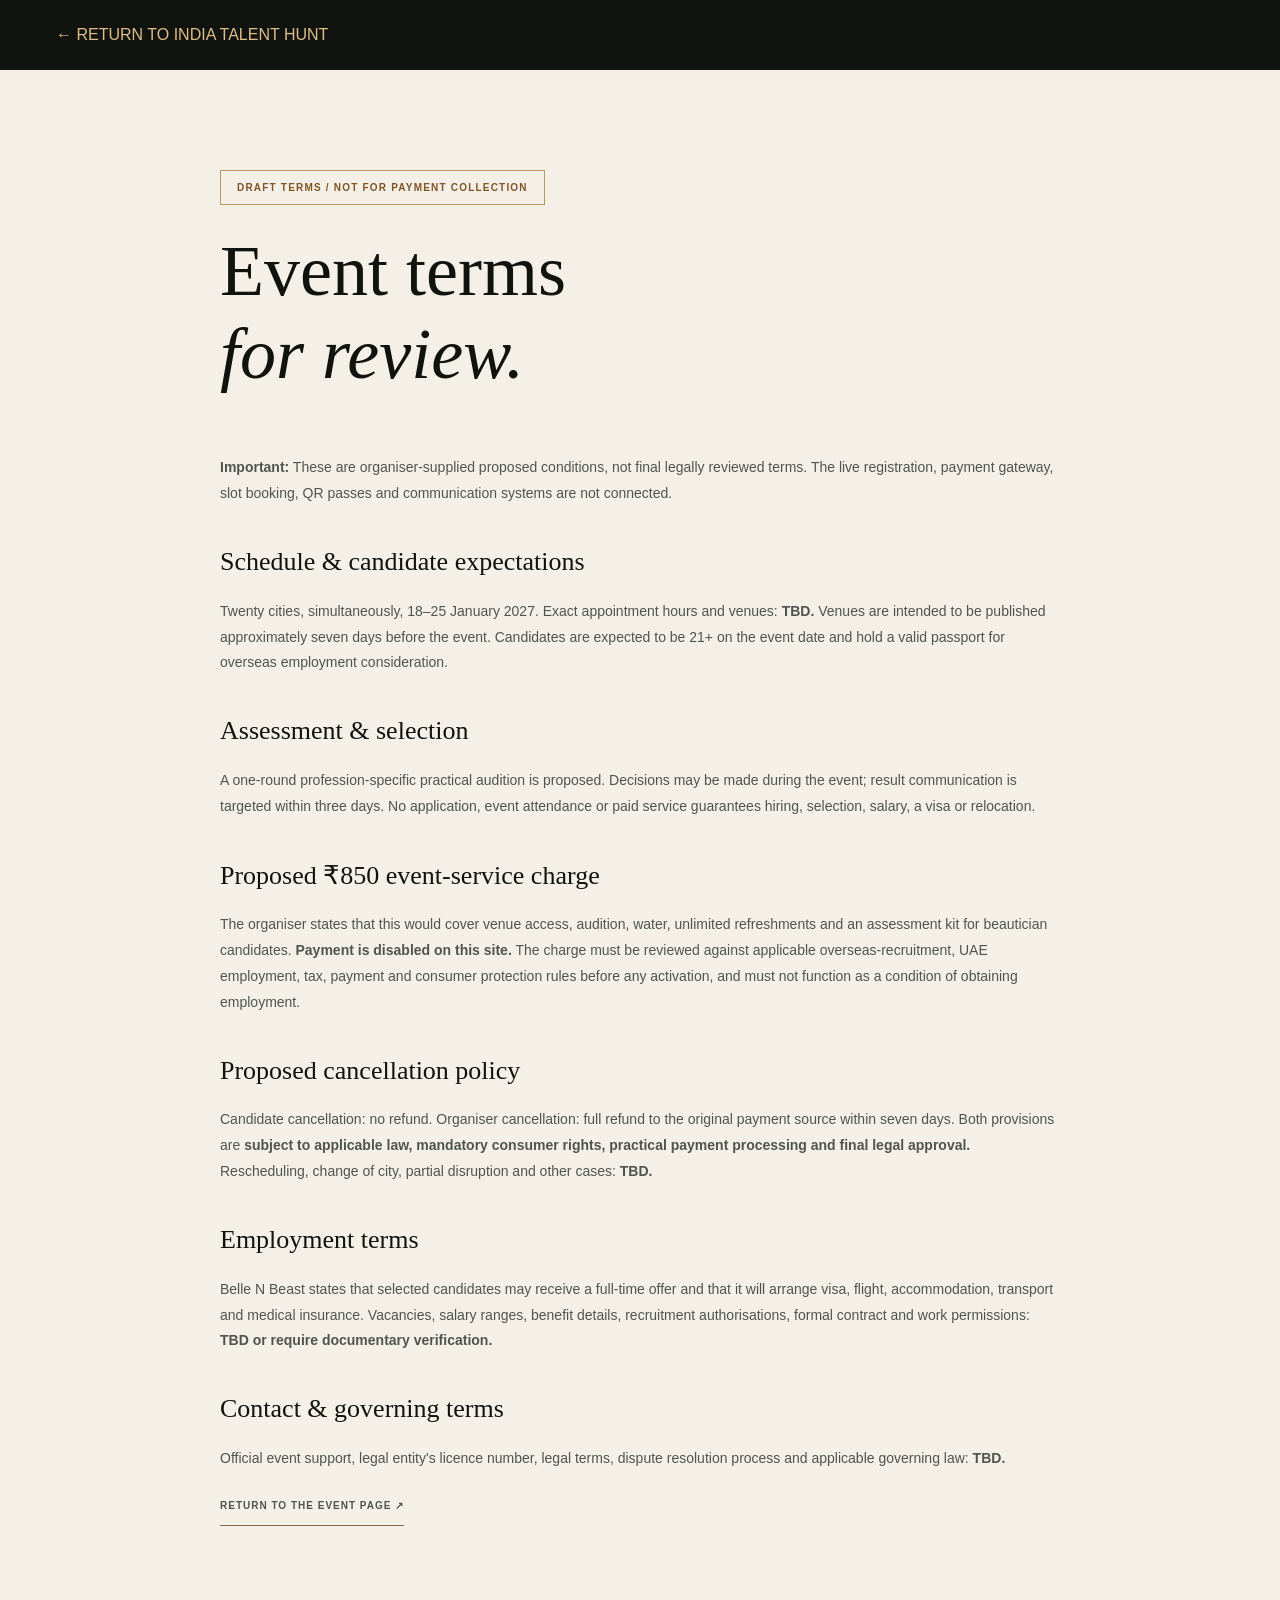
==== commit 60048784: "update" ====
--- a/terms.html
+++ b/terms.html
@@ -1 +1 @@
-<!doctype html><html lang="en"><head><meta charset="utf-8"><meta name="viewport" content="width=device-width,initial-scale=1"><meta name="theme-color" content="#11130f"><title>Draft Event Terms — Belle N Beast India Talent Hunt</title><link rel="stylesheet" href="styles.css"><style>.legal-page{min-height:80vh;padding:100px 0;background:#f4f0e8}.legal-page article{max-width:840px}.legal-page h1{font:500 clamp(42px,6vw,72px) 'Playfair Display',serif;line-height:1.15}.legal-page h2{font:500 26px 'Playfair Display',serif;margin-top:40px}.legal-page p,.legal-page li{font-size:14px;line-height:1.85;color:#4f554d}.draft-pill{font-size:10px;font-weight:700;letter-spacing:.12em;color:#805423;border:1px solid #b89a61;padding:11px 16px;display:inline-block;margin-bottom:25px}.legal-top{background:#11130f;padding:26px 0;color:#fff}.legal-top a{color:#dfbd8b}</style></head><body><div class="legal-top"><div class="wrap"><a href="index.html">← RETURN TO INDIA TALENT HUNT</a></div></div><main class="legal-page"><article class="wrap"><div class="draft-pill">DRAFT TERMS / NOT FOR PAYMENT COLLECTION</div><h1>Event terms<br><em>for review.</em></h1><p><strong>Important:</strong> These are organiser-supplied proposed conditions, not final legally reviewed terms. The live registration, payment gateway, slot booking, QR passes and communication systems are not connected.</p><h2>Schedule & candidate expectations</h2><p>Twenty cities, simultaneously, 1–7 January 2027. Exact appointment hours and venues: <strong>TBD.</strong> Venues are intended to be published approximately seven days before the event. Candidates are expected to be 21+ on the event date and hold a valid passport for overseas employment consideration.</p><h2>Assessment & selection</h2><p>A one-round profession-specific practical audition is proposed. Decisions may be made during the event; result communication is targeted within three days. No application, event attendance or paid service guarantees hiring, selection, salary, a visa or relocation.</p><h2>Proposed ₹850 event-service charge</h2><p>The organiser states that this would cover venue access, audition, water, unlimited refreshments and an assessment kit for beautician candidates. <strong>Payment is disabled on this site.</strong> The charge must be reviewed against applicable overseas-recruitment, UAE employment, tax, payment and consumer protection rules before any activation, and must not function as a condition of obtaining employment.</p><h2>Proposed cancellation policy</h2><p>Candidate cancellation: no refund. Organiser cancellation: full refund to the original payment source within seven days. Both provisions are <strong>subject to applicable law, mandatory consumer rights, practical payment processing and final legal approval.</strong> Rescheduling, change of city, partial disruption and other cases: <strong>TBD.</strong></p><h2>Employment terms</h2><p>Belle N Beast states that selected candidates may receive a full-time offer and that it will arrange visa, flight, accommodation, transport and medical insurance. Vacancies, salary ranges, benefit details, recruitment authorisations, formal contract and work permissions: <strong>TBD or require documentary verification.</strong></p><h2>Contact & governing terms</h2><p>Official event support, legal entity's licence number, legal terms, dispute resolution process and applicable governing law: <strong>TBD.</strong></p><p><a href="index.html" class="inline-arrow">RETURN TO THE EVENT PAGE ↗</a></p></article></main></body></html>
+<!doctype html><html lang="en"><head><meta charset="utf-8"><meta name="viewport" content="width=device-width,initial-scale=1"><meta name="theme-color" content="#11130f"><title>Draft Event Terms — Belle N Beast India Talent Hunt</title><link rel="stylesheet" href="styles.css"><style>.legal-page{min-height:80vh;padding:100px 0;background:#f4f0e8}.legal-page article{max-width:840px}.legal-page h1{font:500 clamp(42px,6vw,72px) 'Playfair Display',serif;line-height:1.15}.legal-page h2{font:500 26px 'Playfair Display',serif;margin-top:40px}.legal-page p,.legal-page li{font-size:14px;line-height:1.85;color:#4f554d}.draft-pill{font-size:10px;font-weight:700;letter-spacing:.12em;color:#805423;border:1px solid #b89a61;padding:11px 16px;display:inline-block;margin-bottom:25px}.legal-top{background:#11130f;padding:26px 0;color:#fff}.legal-top a{color:#dfbd8b}</style></head><body><div class="legal-top"><div class="wrap"><a href="index.html">← RETURN TO INDIA TALENT HUNT</a></div></div><main class="legal-page"><article class="wrap"><div class="draft-pill">DRAFT TERMS / NOT FOR PAYMENT COLLECTION</div><h1>Event terms<br><em>for review.</em></h1><p><strong>Important:</strong> These are organiser-supplied proposed conditions, not final legally reviewed terms. The live registration, payment gateway, slot booking, QR passes and communication systems are not connected.</p><h2>Schedule & candidate expectations</h2><p>Twenty cities, simultaneously, 18–25 January 2027. Exact appointment hours and venues: <strong>TBD.</strong> Venues are intended to be published approximately seven days before the event. Candidates are expected to be 21+ on the event date and hold a valid passport for overseas employment consideration.</p><h2>Assessment & selection</h2><p>A one-round profession-specific practical audition is proposed. Decisions may be made during the event; result communication is targeted within three days. No application, event attendance or paid service guarantees hiring, selection, salary, a visa or relocation.</p><h2>Proposed ₹850 event-service charge</h2><p>The organiser states that this would cover venue access, audition, water, unlimited refreshments and an assessment kit for beautician candidates. <strong>Payment is disabled on this site.</strong> The charge must be reviewed against applicable overseas-recruitment, UAE employment, tax, payment and consumer protection rules before any activation, and must not function as a condition of obtaining employment.</p><h2>Proposed cancellation policy</h2><p>Candidate cancellation: no refund. Organiser cancellation: full refund to the original payment source within seven days. Both provisions are <strong>subject to applicable law, mandatory consumer rights, practical payment processing and final legal approval.</strong> Rescheduling, change of city, partial disruption and other cases: <strong>TBD.</strong></p><h2>Employment terms</h2><p>Belle N Beast states that selected candidates may receive a full-time offer and that it will arrange visa, flight, accommodation, transport and medical insurance. Vacancies, salary ranges, benefit details, recruitment authorisations, formal contract and work permissions: <strong>TBD or require documentary verification.</strong></p><h2>Contact & governing terms</h2><p>Official event support, legal entity's licence number, legal terms, dispute resolution process and applicable governing law: <strong>TBD.</strong></p><p><a href="index.html" class="inline-arrow">RETURN TO THE EVENT PAGE ↗</a></p></article></main></body></html>
--- a/styles.css
+++ b/styles.css
@@ -251,3 +251,31 @@
 .dpay.is-busy .dpay__pay,.dpay.is-busy .dpay__fail,.dpay.is-busy .dpay__methods{pointer-events:none}
 .dpay.is-busy .dpay__pay{opacity:.85}
 .dpay__foot{padding:12px 20px 16px;font-size:11px;color:#99a;text-align:center;border-top:1px solid #eceef3}
+
+/* Hero: faint Dubai skyline behind the content to fill the empty space */
+.hero::after{content:"";position:absolute;inset:0;pointer-events:none;background:url('https://images.unsplash.com/photo-1512453979798-5ea266f8880c?auto=format&fit=crop&w=1800&q=70') 30% 60%/cover no-repeat;opacity:.2;filter:grayscale(1) sepia(.45) brightness(.9);-webkit-mask-image:linear-gradient(90deg,rgba(0,0,0,.55) 0%,#000 35%,#000 60%,rgba(0,0,0,.25) 100%);mask-image:linear-gradient(90deg,rgba(0,0,0,.55) 0%,#000 35%,#000 60%,rgba(0,0,0,.25) 100%)}
+.hero-scroll{position:relative;z-index:1}
+
+/* Payment success: highlighted status badge, animated check and party poppers */
+.bnm-celebrate{display:flex;align-items:center;justify-content:center;gap:18px;margin-bottom:18px}
+.bnm-done .bnm-done__mark{margin:0;background:#2f6b3a;color:#fff;position:relative;box-shadow:0 0 0 0 rgba(47,107,58,.45)}
+.bnm-popper{font-size:34px;line-height:1;display:inline-block;opacity:0}
+.bnm-popper--r{transform:scaleX(-1)}
+.bnm-done .bnm-done__badge{display:inline-flex;align-items:center;gap:8px;padding:9px 16px;border-radius:999px;background:#e7f2e9;border:1px solid rgba(47,107,58,.35);color:#2f6b3a;font-weight:700;font-size:11.5px;letter-spacing:.14em;line-height:1.4}
+.bnm-done .bnm-done__badge::before{content:"✓";font-size:13px;letter-spacing:0}
+.bnm-done .bnm-done__badge.is-test{background:#f6eedf;border-color:rgba(155,122,69,.4);color:#7a5c2e}
+.bnm-done h3{font-size:clamp(36px,4.6vw,54px)}
+.bnm-done.is-celebrating .bnm-done__mark{animation:bnmMarkPop .7s cubic-bezier(.22,1.4,.36,1) both,bnmPulse 1.8s ease-out .6s 2}
+.bnm-done.is-celebrating .bnm-popper--l{animation:bnmPopL .9s cubic-bezier(.22,1.4,.36,1) .15s both}
+.bnm-done.is-celebrating .bnm-popper--r{animation:bnmPopR .9s cubic-bezier(.22,1.4,.36,1) .15s both}
+.bnm-done:not(.is-celebrating) .bnm-popper{opacity:1}
+.bnm-done.is-celebrating .bnm-done__badge{animation:bnmIn .7s var(--enq-ease) .35s both}
+.bnm-done.is-celebrating .bnm-regid{animation:bnmIn .7s var(--enq-ease) .5s both,bnmGlow 2.4s ease-out 1s 1}
+@keyframes bnmMarkPop{0%{transform:scale(0)}100%{transform:scale(1)}}
+@keyframes bnmPulse{0%{box-shadow:0 0 0 0 rgba(47,107,58,.45)}100%{box-shadow:0 0 0 22px rgba(47,107,58,0)}}
+@keyframes bnmPopL{0%{opacity:0;transform:translate(24px,10px) rotate(30deg) scale(.3)}60%{opacity:1;transform:translate(-4px,-6px) rotate(-12deg) scale(1.2)}100%{opacity:1;transform:none}}
+@keyframes bnmPopR{0%{opacity:0;transform:scaleX(-1) translate(24px,10px) rotate(30deg) scale(.3)}60%{opacity:1;transform:scaleX(-1) translate(-4px,-6px) rotate(-12deg) scale(1.2)}100%{opacity:1;transform:scaleX(-1)}}
+@keyframes bnmGlow{0%{box-shadow:0 0 0 0 rgba(198,163,107,.55)}100%{box-shadow:0 0 0 18px rgba(198,163,107,0)}}
+.bnm-confetti{position:fixed;inset:0;width:100%;height:100%;pointer-events:none;z-index:5}
+@media(prefers-reduced-motion:reduce){.bnm-done.is-celebrating *{animation:none!important}.bnm-popper{opacity:1}}
+body.bnm-printing .bnm-popper,body.bnm-printing .bnm-confetti{display:none!important}
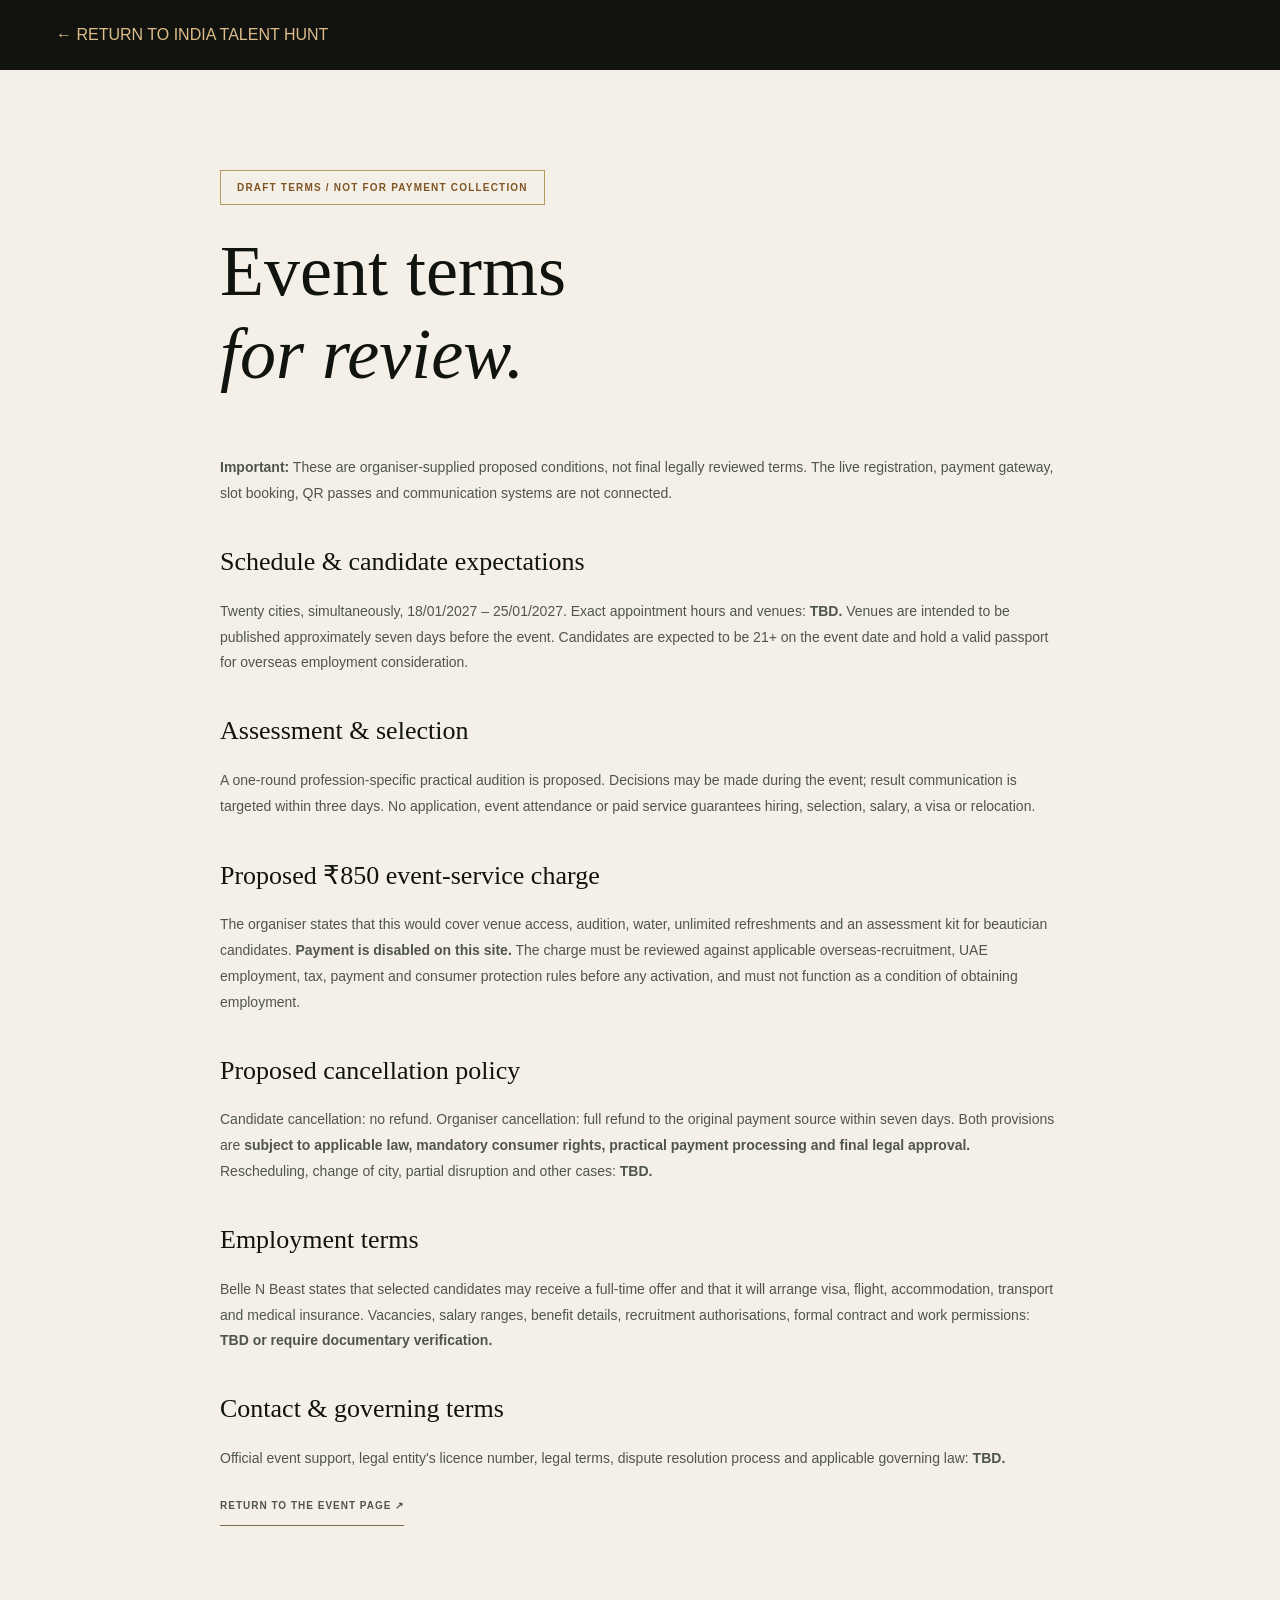
==== commit 63efcbc8: "update" ====
--- a/terms.html
+++ b/terms.html
@@ -1 +1 @@
-<!doctype html><html lang="en"><head><meta charset="utf-8"><meta name="viewport" content="width=device-width,initial-scale=1"><meta name="theme-color" content="#11130f"><title>Draft Event Terms — Belle N Beast India Talent Hunt</title><link rel="stylesheet" href="styles.css"><style>.legal-page{min-height:80vh;padding:100px 0;background:#f4f0e8}.legal-page article{max-width:840px}.legal-page h1{font:500 clamp(42px,6vw,72px) 'Playfair Display',serif;line-height:1.15}.legal-page h2{font:500 26px 'Playfair Display',serif;margin-top:40px}.legal-page p,.legal-page li{font-size:14px;line-height:1.85;color:#4f554d}.draft-pill{font-size:10px;font-weight:700;letter-spacing:.12em;color:#805423;border:1px solid #b89a61;padding:11px 16px;display:inline-block;margin-bottom:25px}.legal-top{background:#11130f;padding:26px 0;color:#fff}.legal-top a{color:#dfbd8b}</style></head><body><div class="legal-top"><div class="wrap"><a href="index.html">← RETURN TO INDIA TALENT HUNT</a></div></div><main class="legal-page"><article class="wrap"><div class="draft-pill">DRAFT TERMS / NOT FOR PAYMENT COLLECTION</div><h1>Event terms<br><em>for review.</em></h1><p><strong>Important:</strong> These are organiser-supplied proposed conditions, not final legally reviewed terms. The live registration, payment gateway, slot booking, QR passes and communication systems are not connected.</p><h2>Schedule & candidate expectations</h2><p>Twenty cities, simultaneously, 18–25 January 2027. Exact appointment hours and venues: <strong>TBD.</strong> Venues are intended to be published approximately seven days before the event. Candidates are expected to be 21+ on the event date and hold a valid passport for overseas employment consideration.</p><h2>Assessment & selection</h2><p>A one-round profession-specific practical audition is proposed. Decisions may be made during the event; result communication is targeted within three days. No application, event attendance or paid service guarantees hiring, selection, salary, a visa or relocation.</p><h2>Proposed ₹850 event-service charge</h2><p>The organiser states that this would cover venue access, audition, water, unlimited refreshments and an assessment kit for beautician candidates. <strong>Payment is disabled on this site.</strong> The charge must be reviewed against applicable overseas-recruitment, UAE employment, tax, payment and consumer protection rules before any activation, and must not function as a condition of obtaining employment.</p><h2>Proposed cancellation policy</h2><p>Candidate cancellation: no refund. Organiser cancellation: full refund to the original payment source within seven days. Both provisions are <strong>subject to applicable law, mandatory consumer rights, practical payment processing and final legal approval.</strong> Rescheduling, change of city, partial disruption and other cases: <strong>TBD.</strong></p><h2>Employment terms</h2><p>Belle N Beast states that selected candidates may receive a full-time offer and that it will arrange visa, flight, accommodation, transport and medical insurance. Vacancies, salary ranges, benefit details, recruitment authorisations, formal contract and work permissions: <strong>TBD or require documentary verification.</strong></p><h2>Contact & governing terms</h2><p>Official event support, legal entity's licence number, legal terms, dispute resolution process and applicable governing law: <strong>TBD.</strong></p><p><a href="index.html" class="inline-arrow">RETURN TO THE EVENT PAGE ↗</a></p></article></main></body></html>
+<!doctype html><html lang="en"><head><meta charset="utf-8"><meta name="viewport" content="width=device-width,initial-scale=1"><meta name="theme-color" content="#11130f"><title>Draft Event Terms — Belle N Beast India Talent Hunt</title><link rel="stylesheet" href="styles.css"><style>.legal-page{min-height:80vh;padding:100px 0;background:#f4f0e8}.legal-page article{max-width:840px}.legal-page h1{font:500 clamp(42px,6vw,72px) 'Playfair Display',serif;line-height:1.15}.legal-page h2{font:500 26px 'Playfair Display',serif;margin-top:40px}.legal-page p,.legal-page li{font-size:14px;line-height:1.85;color:#4f554d}.draft-pill{font-size:10px;font-weight:700;letter-spacing:.12em;color:#805423;border:1px solid #b89a61;padding:11px 16px;display:inline-block;margin-bottom:25px}.legal-top{background:#11130f;padding:26px 0;color:#fff}.legal-top a{color:#dfbd8b}</style></head><body><div class="legal-top"><div class="wrap"><a href="index.html">← RETURN TO INDIA TALENT HUNT</a></div></div><main class="legal-page"><article class="wrap"><div class="draft-pill">DRAFT TERMS / NOT FOR PAYMENT COLLECTION</div><h1>Event terms<br><em>for review.</em></h1><p><strong>Important:</strong> These are organiser-supplied proposed conditions, not final legally reviewed terms. The live registration, payment gateway, slot booking, QR passes and communication systems are not connected.</p><h2>Schedule & candidate expectations</h2><p>Twenty cities, simultaneously, 18/01/2027 – 25/01/2027. Exact appointment hours and venues: <strong>TBD.</strong> Venues are intended to be published approximately seven days before the event. Candidates are expected to be 21+ on the event date and hold a valid passport for overseas employment consideration.</p><h2>Assessment & selection</h2><p>A one-round profession-specific practical audition is proposed. Decisions may be made during the event; result communication is targeted within three days. No application, event attendance or paid service guarantees hiring, selection, salary, a visa or relocation.</p><h2>Proposed ₹850 event-service charge</h2><p>The organiser states that this would cover venue access, audition, water, unlimited refreshments and an assessment kit for beautician candidates. <strong>Payment is disabled on this site.</strong> The charge must be reviewed against applicable overseas-recruitment, UAE employment, tax, payment and consumer protection rules before any activation, and must not function as a condition of obtaining employment.</p><h2>Proposed cancellation policy</h2><p>Candidate cancellation: no refund. Organiser cancellation: full refund to the original payment source within seven days. Both provisions are <strong>subject to applicable law, mandatory consumer rights, practical payment processing and final legal approval.</strong> Rescheduling, change of city, partial disruption and other cases: <strong>TBD.</strong></p><h2>Employment terms</h2><p>Belle N Beast states that selected candidates may receive a full-time offer and that it will arrange visa, flight, accommodation, transport and medical insurance. Vacancies, salary ranges, benefit details, recruitment authorisations, formal contract and work permissions: <strong>TBD or require documentary verification.</strong></p><h2>Contact & governing terms</h2><p>Official event support, legal entity's licence number, legal terms, dispute resolution process and applicable governing law: <strong>TBD.</strong></p><p><a href="index.html" class="inline-arrow">RETURN TO THE EVENT PAGE ↗</a></p></article></main></body></html>
--- a/styles.css
+++ b/styles.css
@@ -279,3 +279,11 @@
 .bnm-confetti{position:fixed;inset:0;width:100%;height:100%;pointer-events:none;z-index:5}
 @media(prefers-reduced-motion:reduce){.bnm-done.is-celebrating *{animation:none!important}.bnm-popper{opacity:1}}
 body.bnm-printing .bnm-popper,body.bnm-printing .bnm-confetti{display:none!important}
+
+/* Date of birth: typed DD/MM/YYYY field with a calendar button */
+.bnm-date{position:relative}
+.bnm-date>input[type=text]{padding-right:44px}
+.bnm-date__btn{position:absolute;right:0;top:50%;transform:translateY(-50%);width:40px;height:40px;display:grid;place-items:center;border:0;border-radius:50%;background:transparent;cursor:pointer;transition:background .2s}
+.bnm-date__btn:hover,.bnm-date__btn:focus-visible{background:rgba(155,122,69,.12)}
+.bnm-date__btn .enq-i{width:20px;height:20px}
+.bnm-date__picker{position:absolute;right:0;bottom:0;width:40px!important;height:40px!important;min-height:0!important;padding:0!important;opacity:0;pointer-events:none;border:0!important}
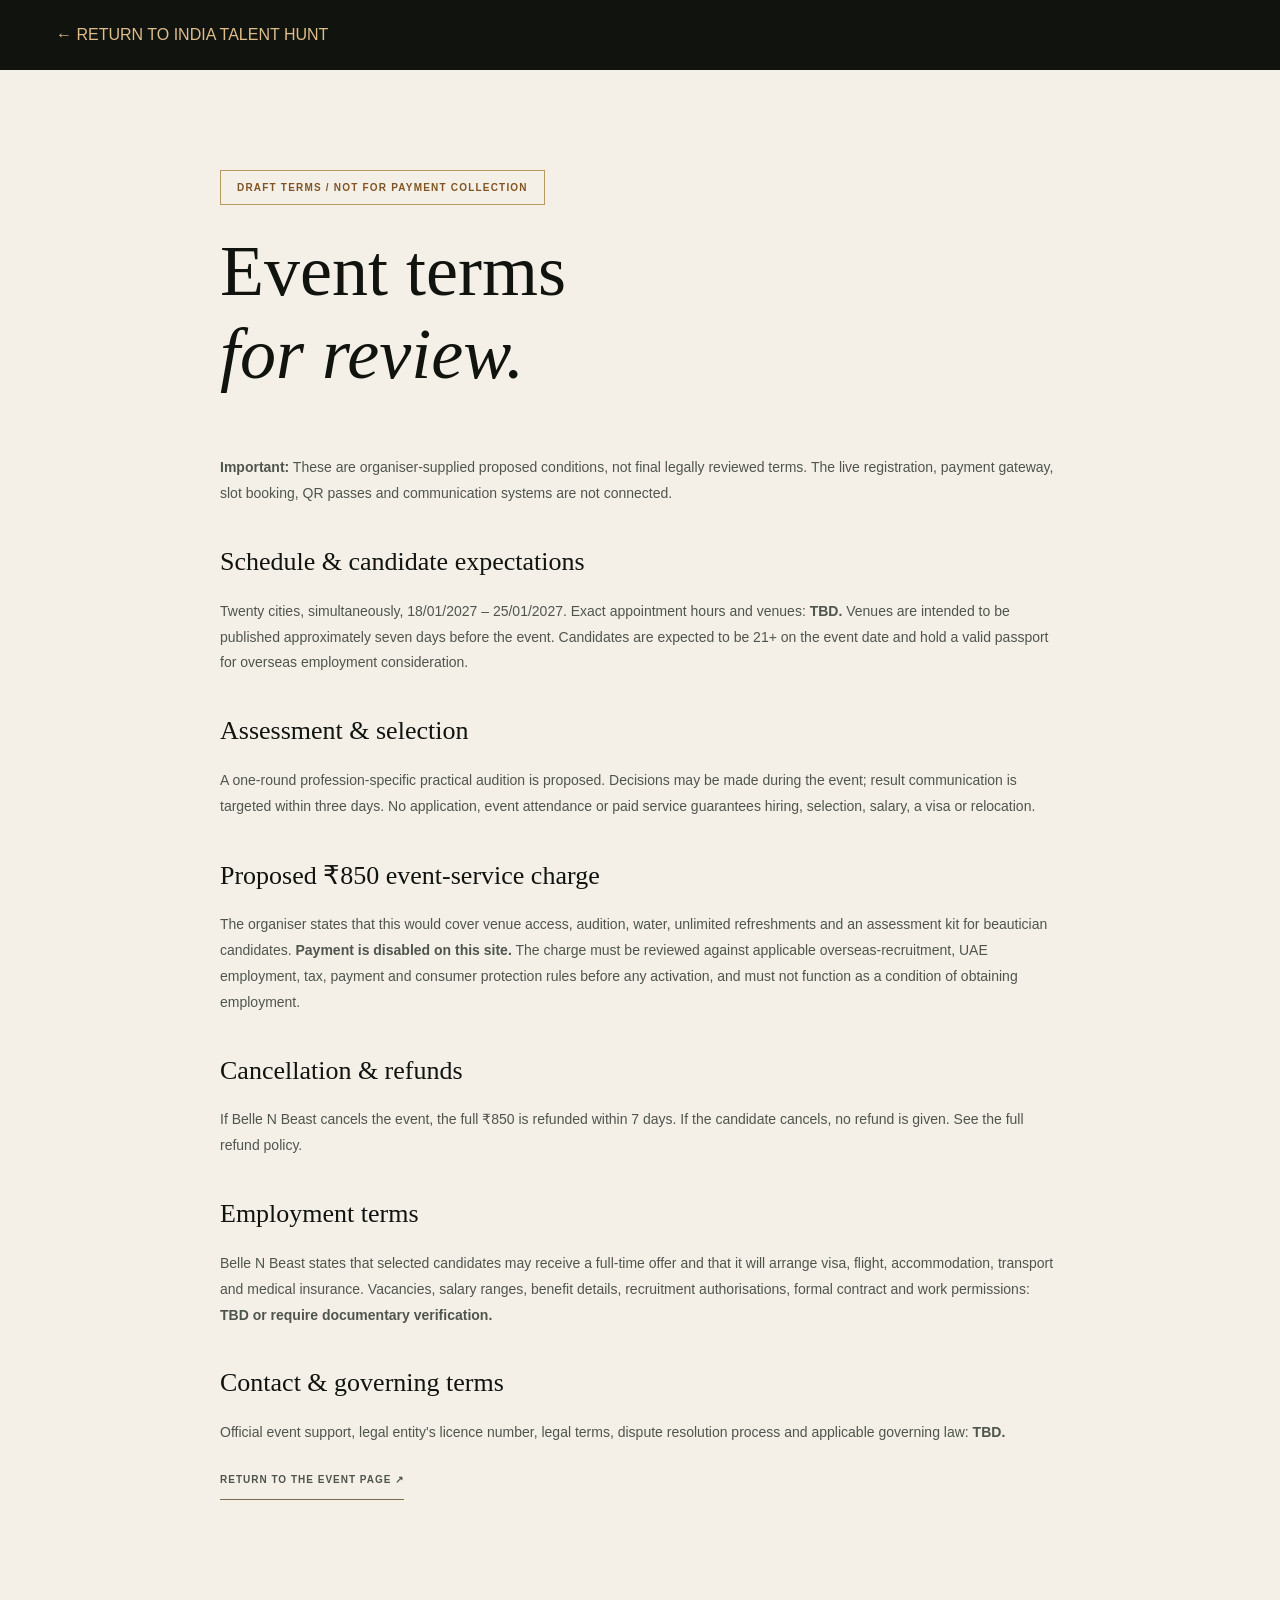
==== commit 1390b102: "update" ====
--- a/terms.html
+++ b/terms.html
@@ -1 +1 @@
-<!doctype html><html lang="en"><head><meta charset="utf-8"><meta name="viewport" content="width=device-width,initial-scale=1"><meta name="theme-color" content="#11130f"><title>Draft Event Terms — Belle N Beast India Talent Hunt</title><link rel="stylesheet" href="styles.css"><style>.legal-page{min-height:80vh;padding:100px 0;background:#f4f0e8}.legal-page article{max-width:840px}.legal-page h1{font:500 clamp(42px,6vw,72px) 'Playfair Display',serif;line-height:1.15}.legal-page h2{font:500 26px 'Playfair Display',serif;margin-top:40px}.legal-page p,.legal-page li{font-size:14px;line-height:1.85;color:#4f554d}.draft-pill{font-size:10px;font-weight:700;letter-spacing:.12em;color:#805423;border:1px solid #b89a61;padding:11px 16px;display:inline-block;margin-bottom:25px}.legal-top{background:#11130f;padding:26px 0;color:#fff}.legal-top a{color:#dfbd8b}</style></head><body><div class="legal-top"><div class="wrap"><a href="index.html">← RETURN TO INDIA TALENT HUNT</a></div></div><main class="legal-page"><article class="wrap"><div class="draft-pill">DRAFT TERMS / NOT FOR PAYMENT COLLECTION</div><h1>Event terms<br><em>for review.</em></h1><p><strong>Important:</strong> These are organiser-supplied proposed conditions, not final legally reviewed terms. The live registration, payment gateway, slot booking, QR passes and communication systems are not connected.</p><h2>Schedule & candidate expectations</h2><p>Twenty cities, simultaneously, 18/01/2027 – 25/01/2027. Exact appointment hours and venues: <strong>TBD.</strong> Venues are intended to be published approximately seven days before the event. Candidates are expected to be 21+ on the event date and hold a valid passport for overseas employment consideration.</p><h2>Assessment & selection</h2><p>A one-round profession-specific practical audition is proposed. Decisions may be made during the event; result communication is targeted within three days. No application, event attendance or paid service guarantees hiring, selection, salary, a visa or relocation.</p><h2>Proposed ₹850 event-service charge</h2><p>The organiser states that this would cover venue access, audition, water, unlimited refreshments and an assessment kit for beautician candidates. <strong>Payment is disabled on this site.</strong> The charge must be reviewed against applicable overseas-recruitment, UAE employment, tax, payment and consumer protection rules before any activation, and must not function as a condition of obtaining employment.</p><h2>Proposed cancellation policy</h2><p>Candidate cancellation: no refund. Organiser cancellation: full refund to the original payment source within seven days. Both provisions are <strong>subject to applicable law, mandatory consumer rights, practical payment processing and final legal approval.</strong> Rescheduling, change of city, partial disruption and other cases: <strong>TBD.</strong></p><h2>Employment terms</h2><p>Belle N Beast states that selected candidates may receive a full-time offer and that it will arrange visa, flight, accommodation, transport and medical insurance. Vacancies, salary ranges, benefit details, recruitment authorisations, formal contract and work permissions: <strong>TBD or require documentary verification.</strong></p><h2>Contact & governing terms</h2><p>Official event support, legal entity's licence number, legal terms, dispute resolution process and applicable governing law: <strong>TBD.</strong></p><p><a href="index.html" class="inline-arrow">RETURN TO THE EVENT PAGE ↗</a></p></article></main></body></html>
+<!doctype html><html lang="en"><head><meta charset="utf-8"><meta name="viewport" content="width=device-width,initial-scale=1"><meta name="theme-color" content="#11130f"><title>Draft Event Terms — Belle N Beast India Talent Hunt</title><link rel="stylesheet" href="styles.css"><style>.legal-page{min-height:80vh;padding:100px 0;background:#f4f0e8}.legal-page article{max-width:840px}.legal-page h1{font:500 clamp(42px,6vw,72px) 'Playfair Display',serif;line-height:1.15}.legal-page h2{font:500 26px 'Playfair Display',serif;margin-top:40px}.legal-page p,.legal-page li{font-size:14px;line-height:1.85;color:#4f554d}.draft-pill{font-size:10px;font-weight:700;letter-spacing:.12em;color:#805423;border:1px solid #b89a61;padding:11px 16px;display:inline-block;margin-bottom:25px}.legal-top{background:#11130f;padding:26px 0;color:#fff}.legal-top a{color:#dfbd8b}</style></head><body><div class="legal-top"><div class="wrap"><a href="index.html">← RETURN TO INDIA TALENT HUNT</a></div></div><main class="legal-page"><article class="wrap"><div class="draft-pill">DRAFT TERMS / NOT FOR PAYMENT COLLECTION</div><h1>Event terms<br><em>for review.</em></h1><p><strong>Important:</strong> These are organiser-supplied proposed conditions, not final legally reviewed terms. The live registration, payment gateway, slot booking, QR passes and communication systems are not connected.</p><h2>Schedule & candidate expectations</h2><p>Twenty cities, simultaneously, 18/01/2027 – 25/01/2027. Exact appointment hours and venues: <strong>TBD.</strong> Venues are intended to be published approximately seven days before the event. Candidates are expected to be 21+ on the event date and hold a valid passport for overseas employment consideration.</p><h2>Assessment & selection</h2><p>A one-round profession-specific practical audition is proposed. Decisions may be made during the event; result communication is targeted within three days. No application, event attendance or paid service guarantees hiring, selection, salary, a visa or relocation.</p><h2>Proposed ₹850 event-service charge</h2><p>The organiser states that this would cover venue access, audition, water, unlimited refreshments and an assessment kit for beautician candidates. <strong>Payment is disabled on this site.</strong> The charge must be reviewed against applicable overseas-recruitment, UAE employment, tax, payment and consumer protection rules before any activation, and must not function as a condition of obtaining employment.</p><h2>Cancellation &amp; refunds</h2><p>If Belle N Beast cancels the event, the full ₹850 is refunded within 7 days. If the candidate cancels, no refund is given. See the full <a href="refund-policy.html">refund policy</a>.</p><h2>Employment terms</h2><p>Belle N Beast states that selected candidates may receive a full-time offer and that it will arrange visa, flight, accommodation, transport and medical insurance. Vacancies, salary ranges, benefit details, recruitment authorisations, formal contract and work permissions: <strong>TBD or require documentary verification.</strong></p><h2>Contact & governing terms</h2><p>Official event support, legal entity's licence number, legal terms, dispute resolution process and applicable governing law: <strong>TBD.</strong></p><p><a href="index.html" class="inline-arrow">RETURN TO THE EVENT PAGE ↗</a></p></article></main></body></html>
--- a/styles.css
+++ b/styles.css
@@ -287,3 +287,11 @@
 .bnm-date__btn:hover,.bnm-date__btn:focus-visible{background:rgba(155,122,69,.12)}
 .bnm-date__btn .enq-i{width:20px;height:20px}
 .bnm-date__picker{position:absolute;right:0;bottom:0;width:40px!important;height:40px!important;min-height:0!important;padding:0!important;opacity:0;pointer-events:none;border:0!important}
+
+/* Enquiry section without the form: heading left, contact details right */
+.enq-grid{align-items:center}
+.enq-contact .enq-list{margin-top:0}
+
+/* Enquiry section without the form: heading left, contact details right */
+.enq-grid{align-items:center}
+.enq-contact .enq-list{margin-top:0}
